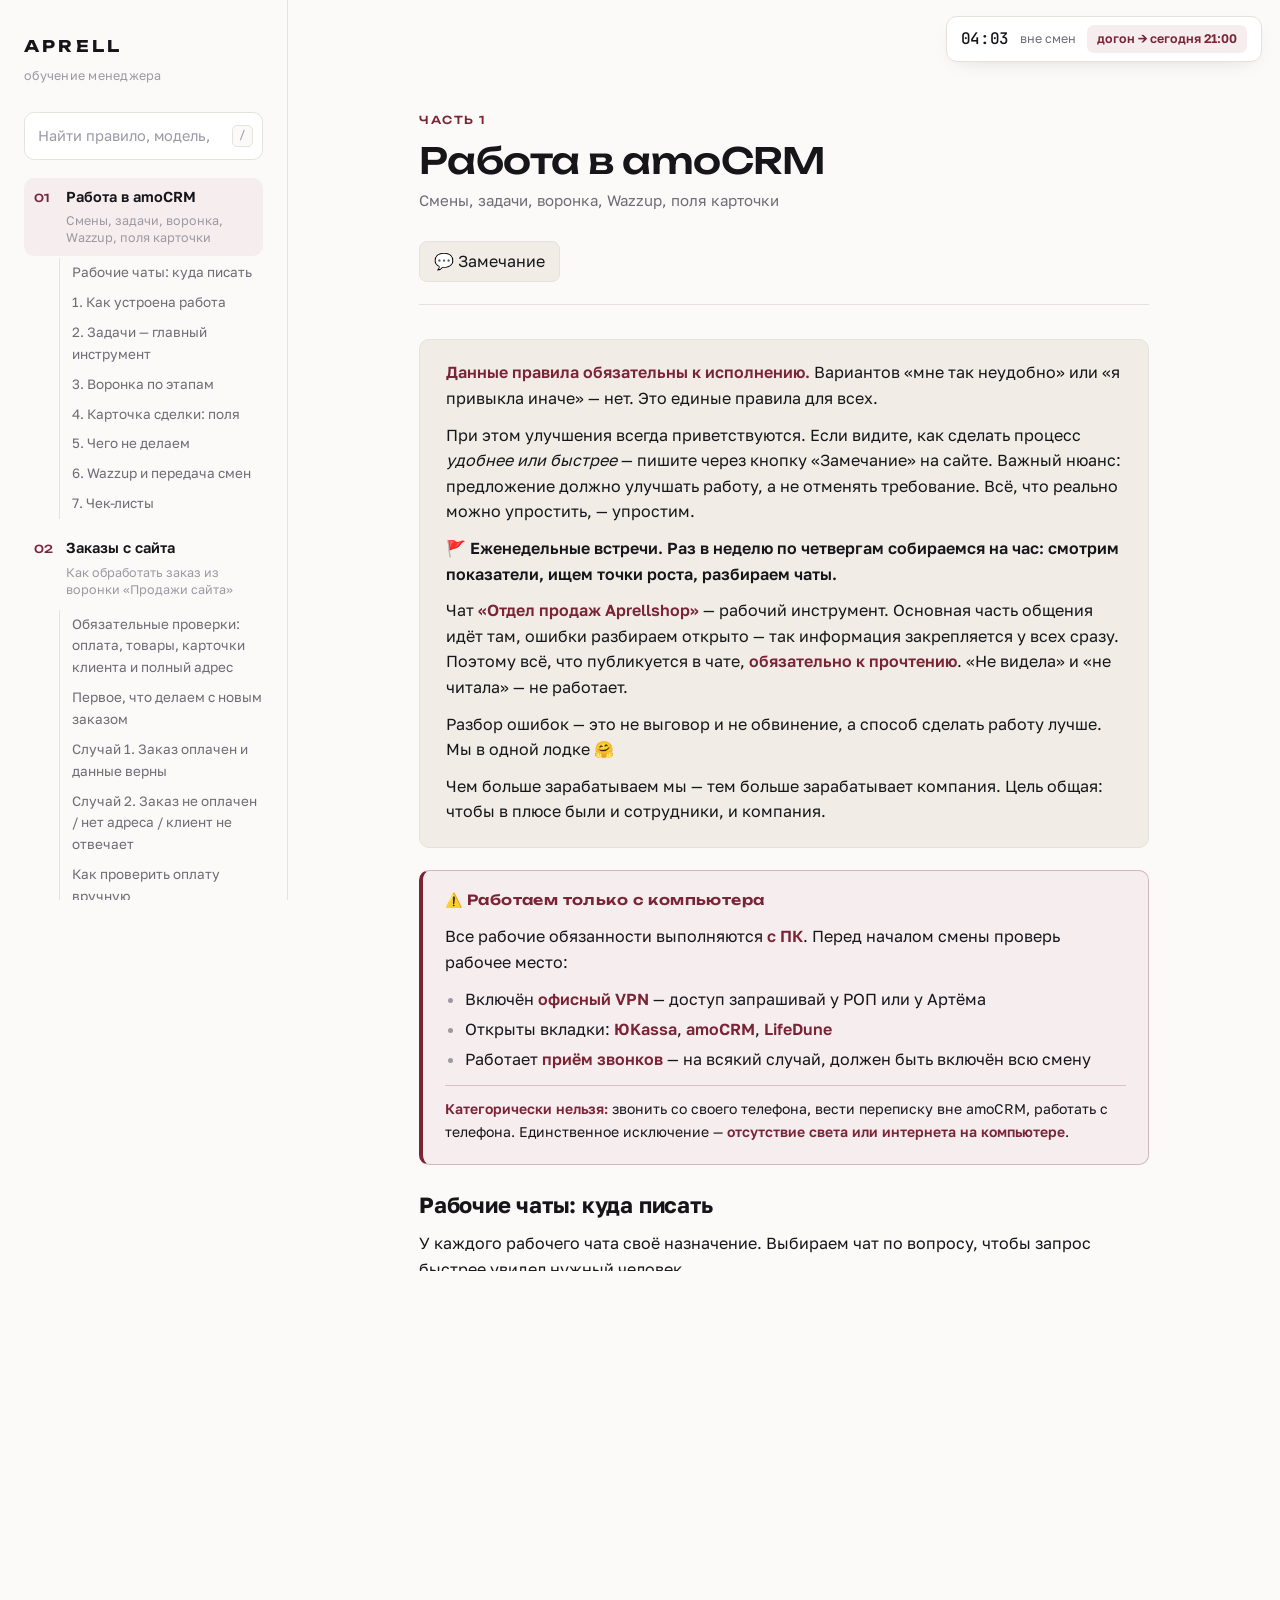
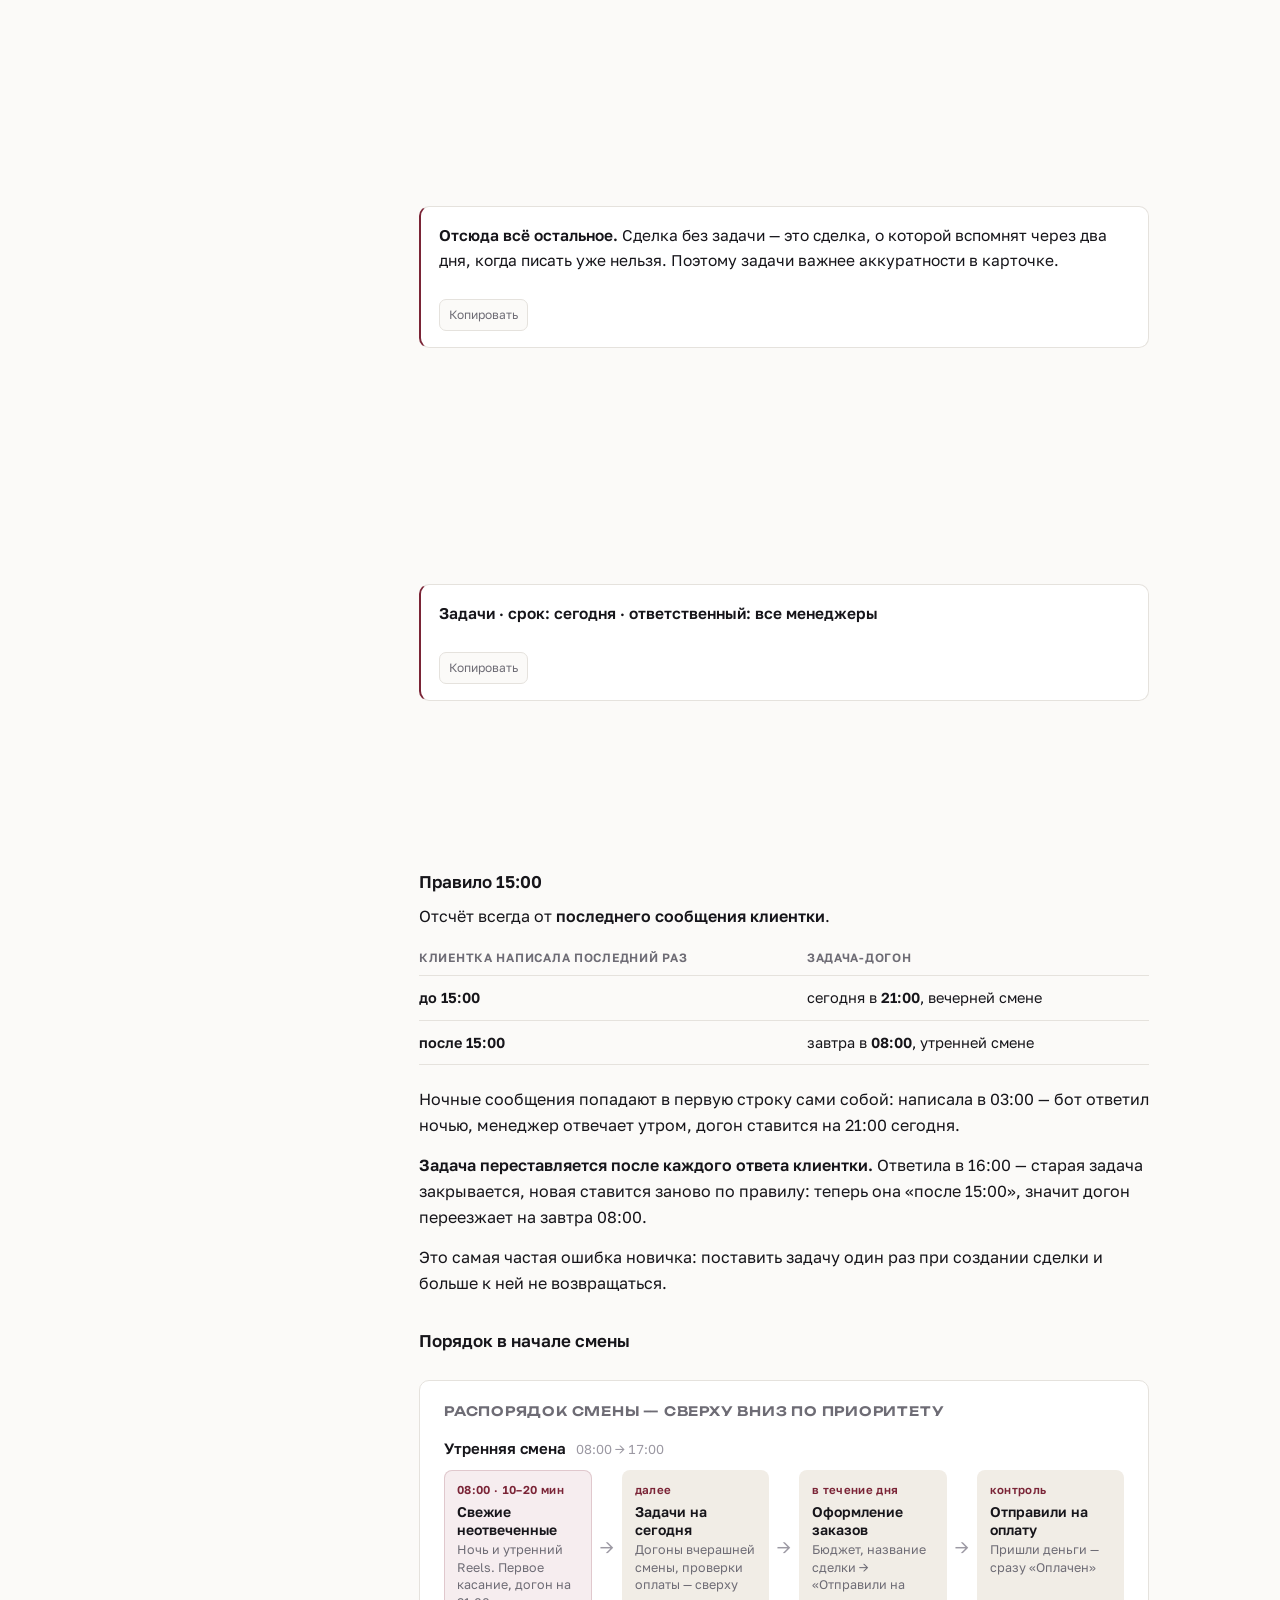
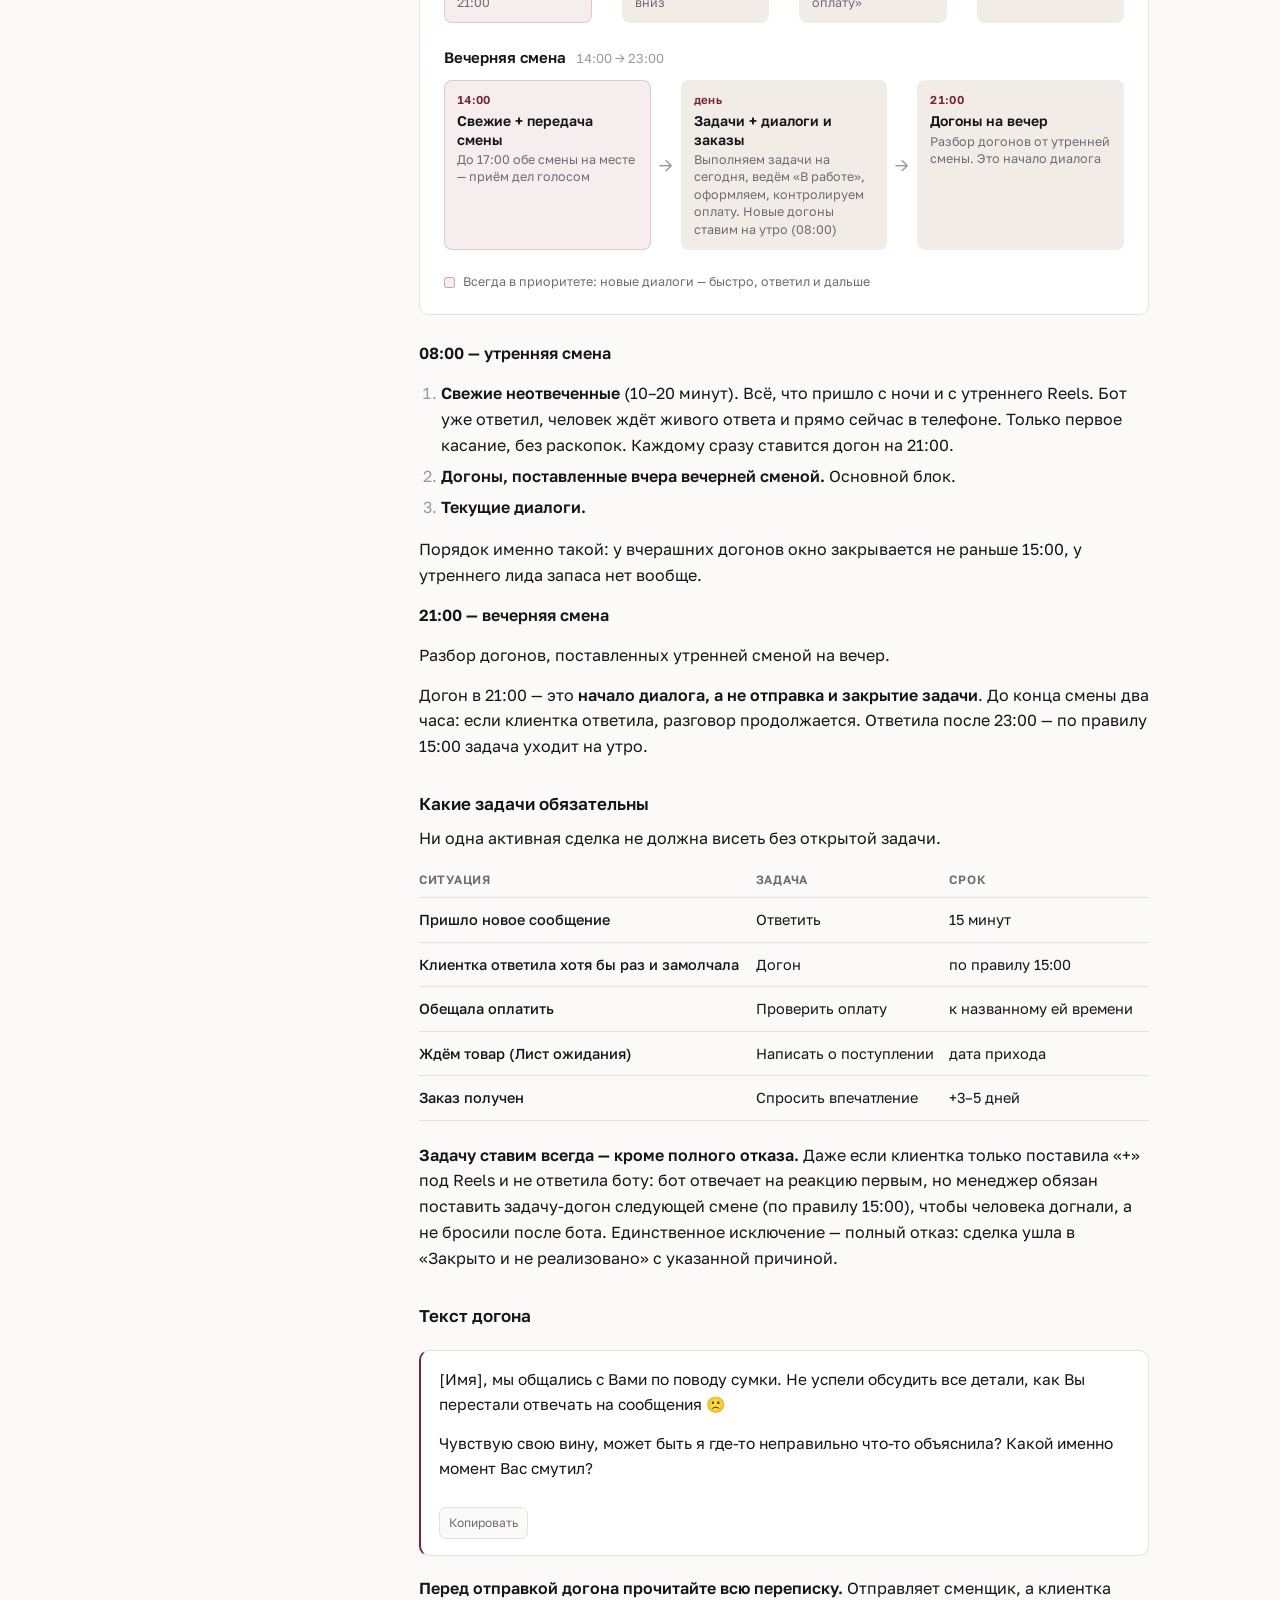
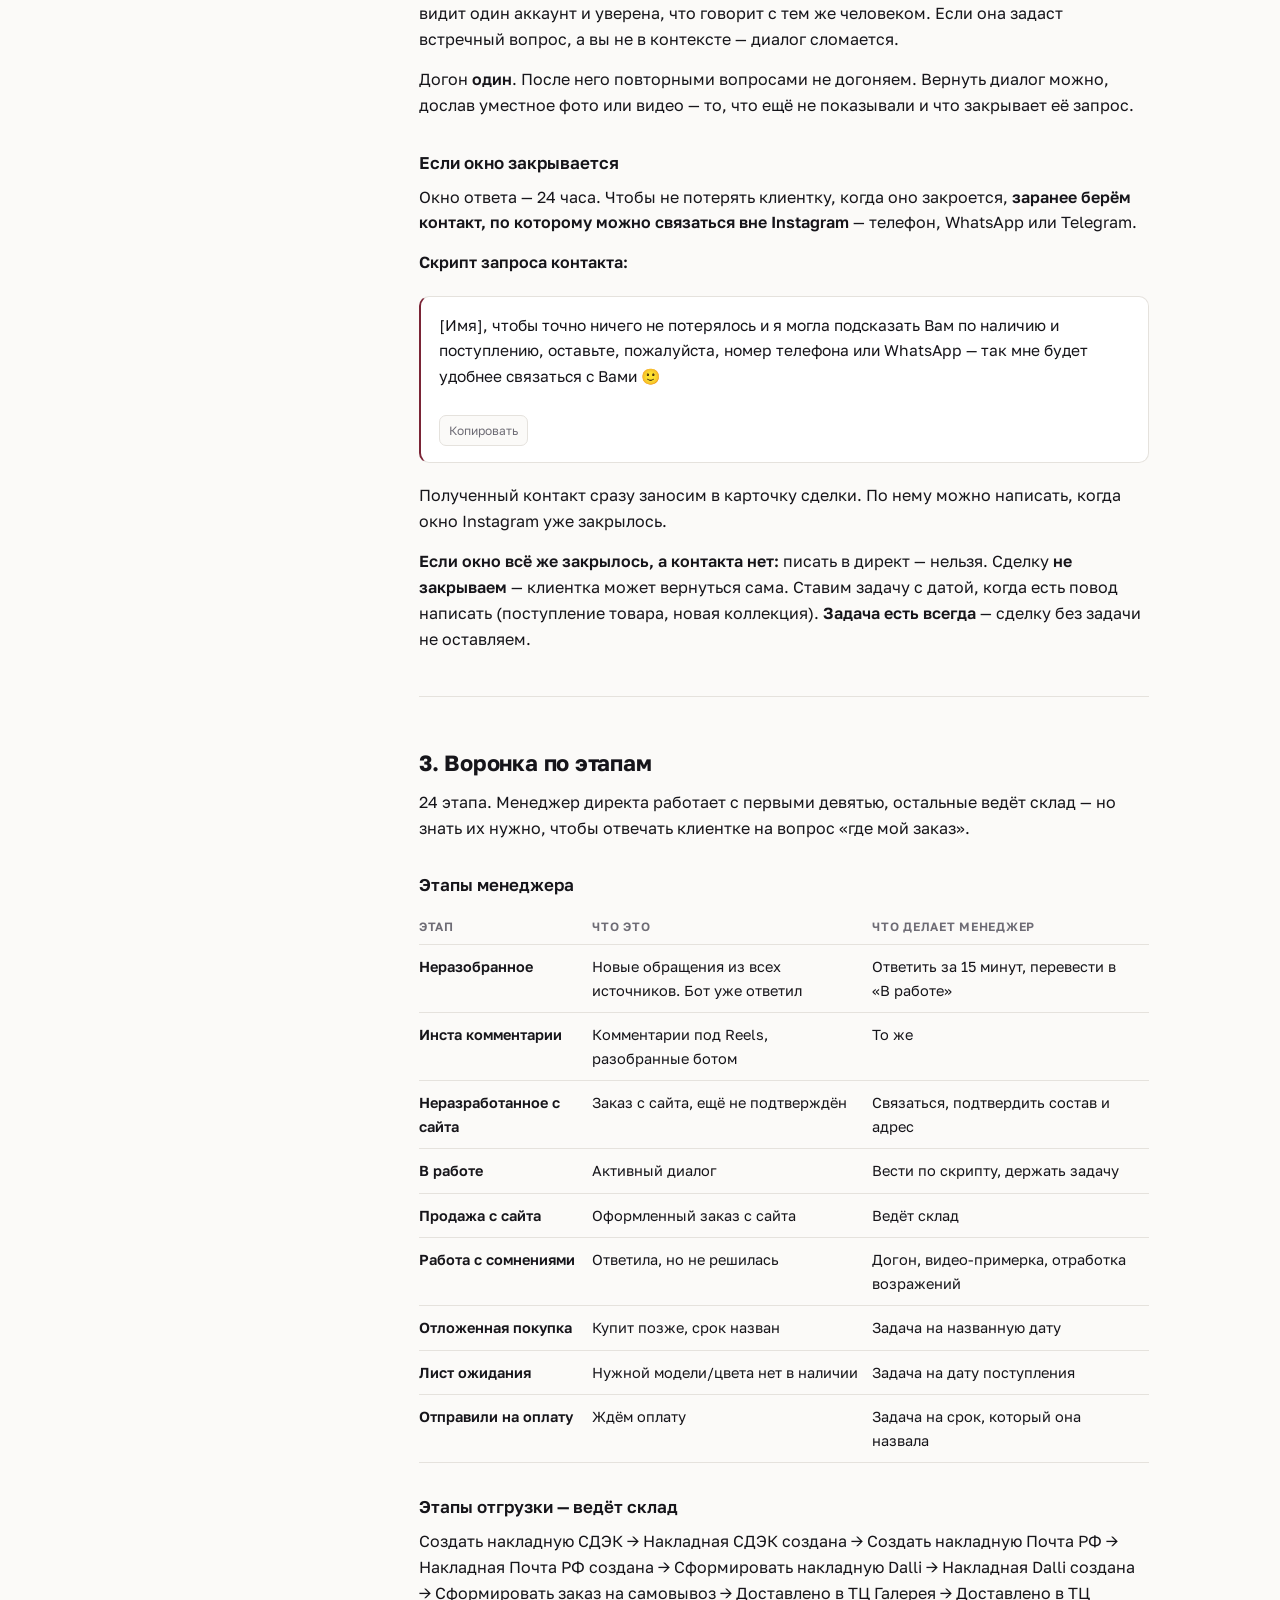
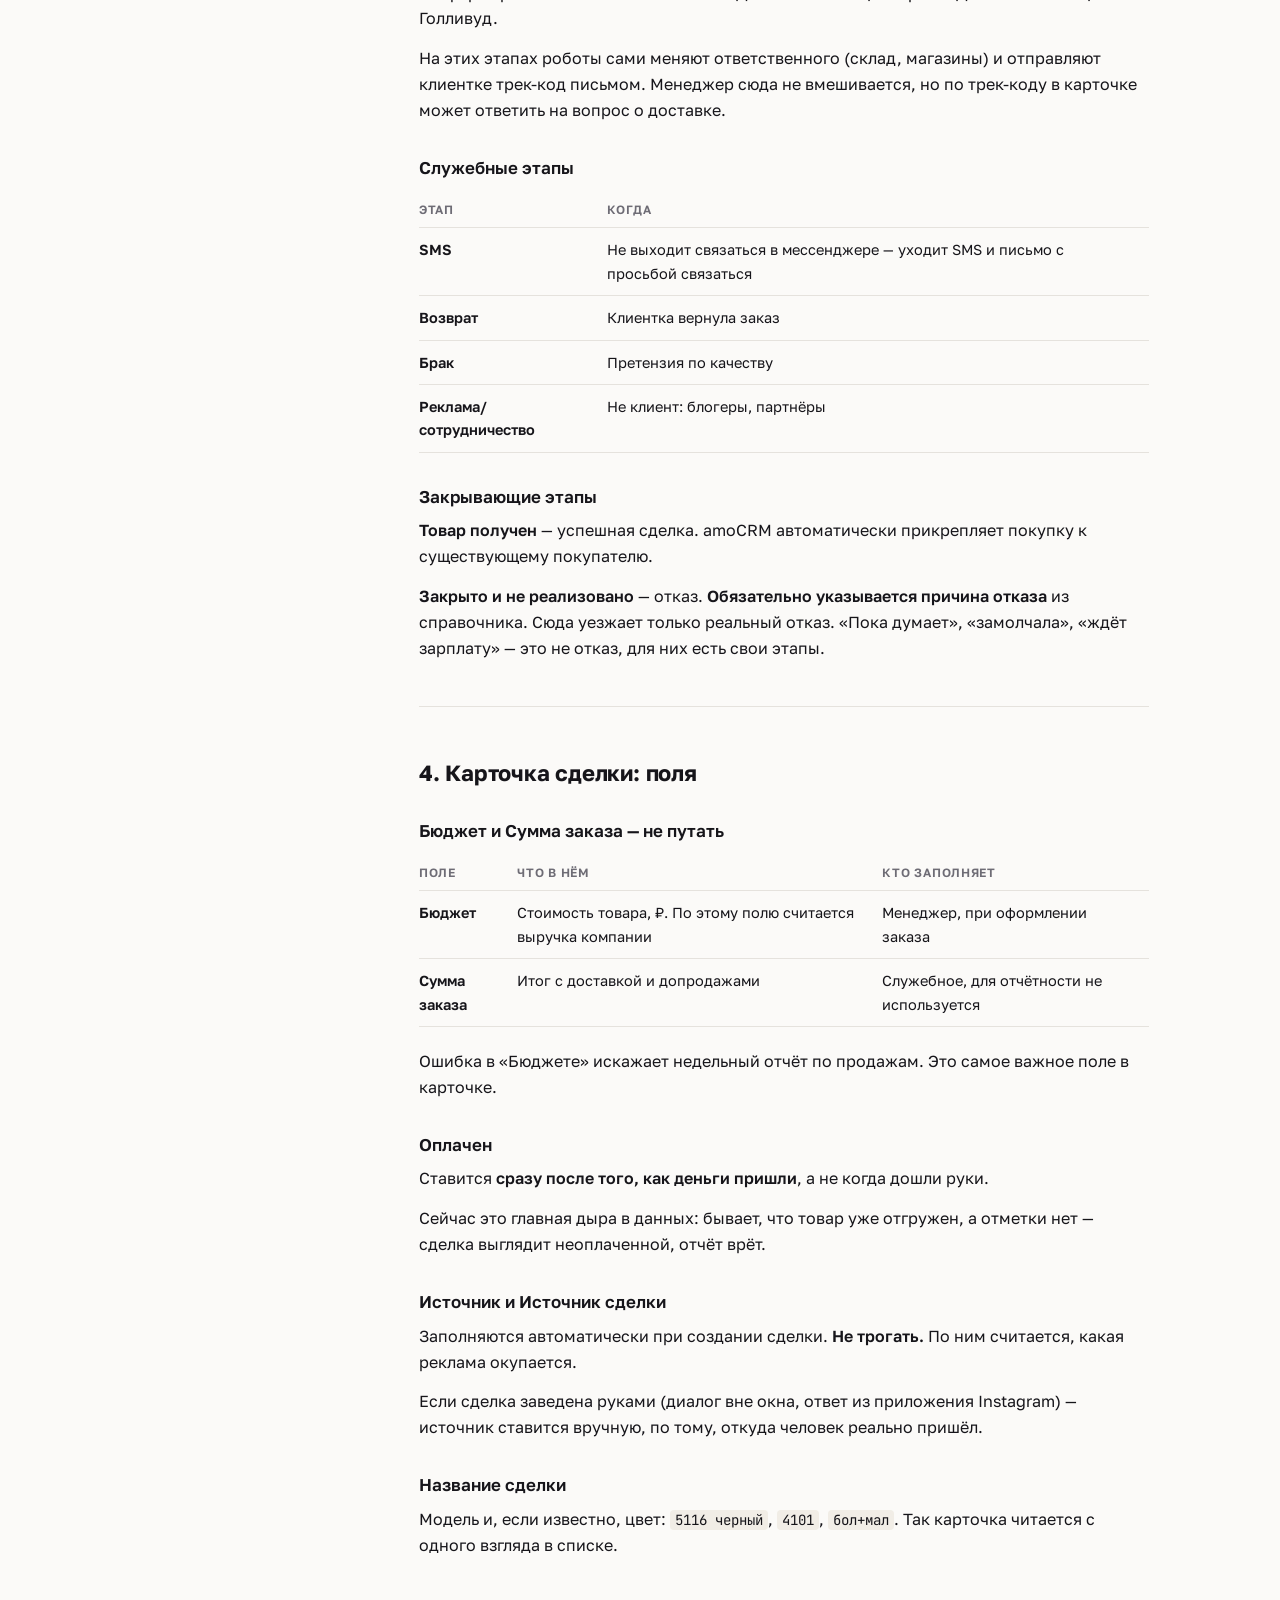
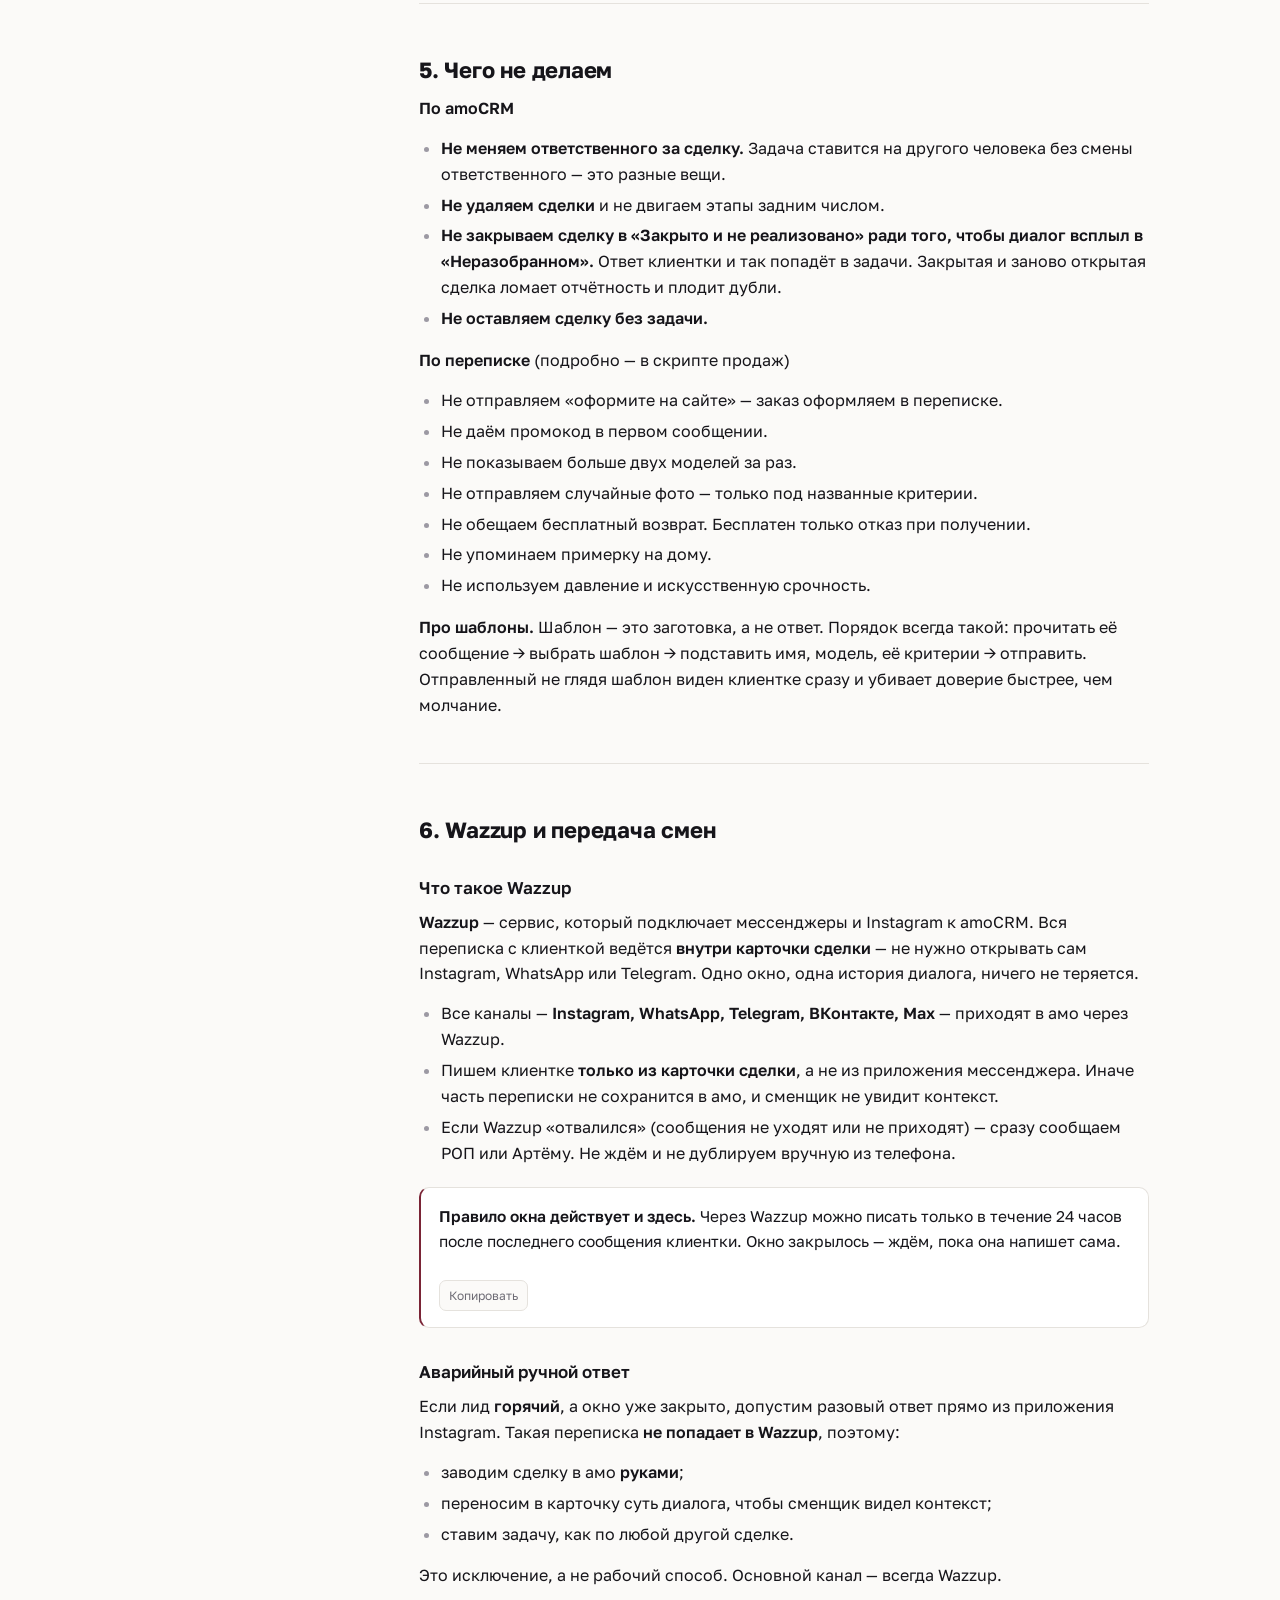
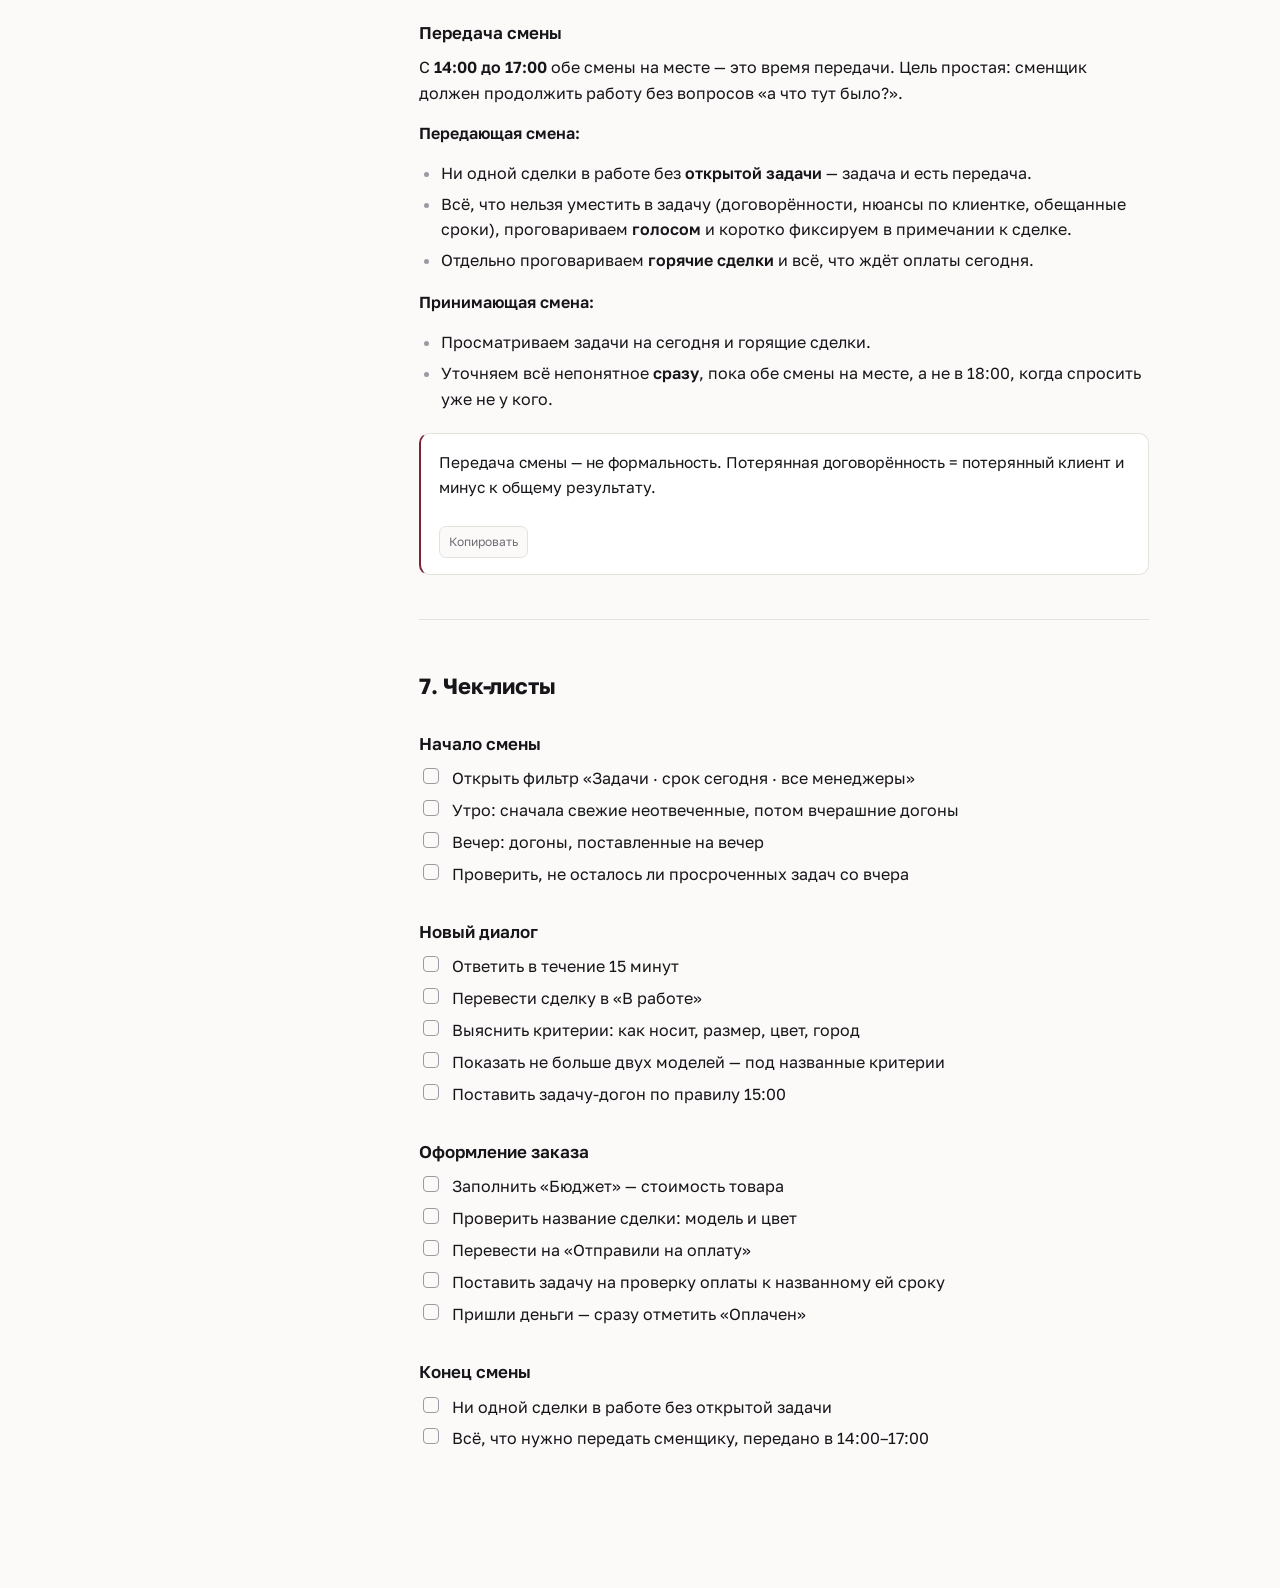
==== index.html @ 9163798c "Include promo codes and other table rows in site search" ====
<!DOCTYPE html>
<html lang="ru">
<head>
<meta charset="utf-8">
<meta name="viewport" content="width=device-width, initial-scale=1, viewport-fit=cover">
<meta name="robots" content="noindex, nofollow">
<title>APRELL — обучение менеджера</title>
<meta name="theme-color" content="#FBFAF8">
<link rel="preconnect" href="https://fonts.googleapis.com">
<link rel="preconnect" href="https://fonts.gstatic.com" crossorigin>
<link href="https://fonts.googleapis.com/css2?family=Golos+Text:wght@400;500;600;700&family=Unbounded:wght@500;700&family=JetBrains+Mono:wght@400;500&display=swap&subset=cyrillic,latin" rel="stylesheet">
<link rel="icon" href="assets/favicon.svg" type="image/svg+xml">
<link rel="stylesheet" href="assets/style.css?v=20260928-mobile-2">
<link rel="stylesheet" href="assets/returns.css?v=20260922-1">
<script src="/assets/links-new-tab.js?v=20261003-1" defer></script>
</head>
<body>

<a class="skip" href="#doc">К содержанию</a>

<div class="mobile-chrome" id="mobileChrome">
<header class="topbar">
  <button class="burger" id="burger" aria-label="Разделы" aria-expanded="false">
    <span></span><span></span><span></span>
  </button>
  <a class="wordmark" href="#/">APRELL</a>
  <input class="mobile-search" type="search" id="qMobile" placeholder="Найти правило, модель, город…"
         autocomplete="off" spellcheck="false" aria-label="Поиск по всему сайту">
</header>
<aside class="now" id="now" aria-live="polite">
  <h2 class="now-cap">Сейчас</h2>
  <p class="now-time" id="nowTime">—</p>
  <p class="now-shift" id="nowShift">—</p>
  <p class="now-shift-s" id="nowShiftShort">—</p>
  <div class="now-rule">
    <span class="now-label">Если клиент не ответил — напоминание (догон) отправляем:</span>
    <strong id="nowSlot">—</strong>
    <em id="nowSlotShort">—</em>
  </div>
  <div class="now-pc">
    <p class="now-pc-title">Только с ПК</p>
    <p class="now-pc-text"><b>VPN</b> включён · вкладки <b>ЮKassa, amoCRM, LifeDune</b> · приём звонков.</p>
  </div>
  <div class="now-search">
    <input type="search" id="q2" placeholder="Поиск по всему сайту…" autocomplete="off" spellcheck="false" aria-label="Поиск по всему сайту">
  </div>
</aside>
</div>

<div class="shell">

  <nav class="side" id="side" aria-label="Разделы">
    <a class="wordmark deskonly" href="#/">APRELL</a>
    <p class="wordmark-sub deskonly">обучение менеджера</p>

    <div class="search">
      <input type="search" id="q" placeholder="Найти правило, модель, город…"
             autocomplete="off" spellcheck="false" aria-label="Поиск по всему сайту">
      <kbd class="hint">/</kbd>
    </div>

    <div class="mobile-results" id="mobileResults" aria-live="polite" hidden></div>
    <ul class="nav" id="nav"></ul>

  </nav>

  <main class="main">
    <div class="results" id="results" hidden></div>

    <article class="doc" id="doc">
      <div class="loading" id="loading">Загружаю…</div>
    </article>
  </main>

</div>



<div class="scrim" id="scrim" hidden></div>

<script src="assets/marked.min.js"></script>
<script src="assets/jszip.min.js"></script>
<script src="assets/data-views.js?v=20260928-glove-scripts"></script>
<script src="assets/returns-core.js?v=20260922-5"></script>
<script src="assets/returns.js?v=20260922-4"></script>
<script src="assets/app.js?v=20261003-search-tables"></script>
</body>
</html>
---- assets/style.css ----
:root{
  --paper:#FBFAF8;
  --card:#FFFFFF;
  --ink:#16151A;
  --muted:#6E6C75;
  --faint:#9C99A3;
  --rule:#E5E2DD;
  --wine:#7A2436;
  --wine-soft:#F6EDEF;
  --sand:#F1EDE6;
  --side:288px;
  --gap:clamp(20px,4vw,56px);
  --r:10px;
}

*{box-sizing:border-box}
html{-webkit-text-size-adjust:100%;overflow-x:clip}
body{
  margin:0;
  background:var(--paper);
  color:var(--ink);
  font-family:"Golos Text",system-ui,-apple-system,Segoe UI,Roboto,sans-serif;
  font-size:16px;
  line-height:1.62;
  -webkit-font-smoothing:antialiased;
  overflow-x:clip;
}
a{color:inherit}

.skip{position:absolute;left:-9999px}
.skip:focus{left:12px;top:12px;background:var(--ink);color:#fff;padding:8px 14px;border-radius:6px;z-index:60}

/* ---------- шапка (только мобильная) ---------- */
.topbar{
  display:none;
  position:sticky;top:0;z-index:40;
  align-items:center;gap:12px;
  padding:10px 14px;
  background:rgba(251,250,248,.92);
  backdrop-filter:saturate(140%) blur(10px);
  border-bottom:1px solid var(--rule);
}
.burger{
  width:38px;height:34px;border:1px solid var(--rule);border-radius:8px;
  background:var(--card);display:grid;align-content:center;gap:4px;padding:0 9px;cursor:pointer;
}
.burger span{display:block;height:1.5px;background:var(--ink);border-radius:2px}
.find{
  margin-left:auto;border:1px solid var(--rule);background:var(--card);
  border-radius:8px;padding:7px 13px;font:inherit;font-size:14px;cursor:pointer;color:var(--muted);
}

.wordmark{
  font-family:"Unbounded",sans-serif;font-weight:700;
  letter-spacing:.20em;font-size:16px;text-decoration:none;
}
.wordmark-sub{
  margin:6px 0 0;font-size:12.5px;color:var(--faint);letter-spacing:.02em;
}

/* ---------- каркас ---------- */
.shell{display:flex;align-items:flex-start}

.side{
  position:sticky;top:0;flex:0 0 var(--side);width:var(--side);
  height:100vh;overflow-y:auto;overscroll-behavior:contain;
  padding:34px 24px 24px;
  border-right:1px solid var(--rule);
  display:flex;flex-direction:column;
}

.search{position:relative;margin:26px 0 18px}
.search input{
  width:100%;padding:11px 34px 11px 13px;
  border:1px solid var(--rule);border-radius:var(--r);
  background:var(--card);font:inherit;font-size:14.5px;color:var(--ink);
}
.search input::placeholder{color:var(--faint)}
.search input:focus{outline:2px solid var(--wine);outline-offset:1px;border-color:transparent}
.hint{
  position:absolute;right:10px;top:50%;transform:translateY(-50%);
  font-family:"JetBrains Mono",monospace;font-size:11px;color:var(--faint);
  border:1px solid var(--rule);border-radius:5px;padding:1px 6px;background:var(--paper);
}
.search input:focus + .hint{display:none}

.nav{list-style:none;margin:0;padding:0}
.nav > li{margin-bottom:3px}
.nav a.part{
  display:grid;grid-template-columns:26px 1fr;align-items:baseline;gap:6px;
  padding:9px 10px;border-radius:var(--r);text-decoration:none;
}
.nav a.part:hover{background:var(--sand)}
.nav a.part[aria-current="true"]{background:var(--wine-soft)}
.nav .num{
  font-family:"Unbounded",sans-serif;font-size:11px;font-weight:500;color:var(--wine);
}
.nav .ttl{font-weight:600;font-size:14.5px;line-height:1.35}
.nav .sub{grid-column:2;font-size:12.5px;color:var(--faint);line-height:1.35}
.nav a.link-out{border:1px dashed var(--rule)}
.nav li:has(a.link-out){margin-bottom:14px}
.nav a.link-out:hover{border-color:var(--wine);background:var(--wine-soft)}
.nav a.link-out .num{font-family:inherit;font-size:14px;font-weight:400}

.nav ol{list-style:none;margin:2px 0 10px;padding:0 0 0 36px}
.nav ol a{
  display:block;padding:4px 0;font-size:13.5px;color:var(--muted);text-decoration:none;
  border-left:1px solid var(--rule);padding-left:12px;margin-left:-1px;
}
.nav ol a:hover{color:var(--ink);border-left-color:var(--wine)}
.nav ol a[aria-current="true"]{color:var(--wine);border-left-color:var(--wine);font-weight:600}

/* ---------- «Сейчас» — закреплено в правом верхнем углу ---------- */
.now{
  position:fixed;top:16px;right:18px;z-index:30;width:236px;
  max-height:calc(100vh - 32px);overflow:auto;
  padding:13px 15px 14px;
  background:var(--card);border:1px solid var(--rule);border-radius:14px;
  box-shadow:0 6px 22px -12px rgba(22,21,26,.22);
}
.now-cap{
  margin:0;font-size:10.5px;font-weight:600;letter-spacing:.15em;
  text-transform:uppercase;color:var(--faint);
}
.now-time{
  margin:5px 0 0;font-family:"JetBrains Mono",monospace;font-size:25px;line-height:1;
  font-weight:500;letter-spacing:-.02em;font-variant-numeric:tabular-nums;
}
.now-shift{margin:5px 0 0;font-size:12.5px;color:var(--muted)}
.now-shift-s{display:none}
.now-rule{margin-top:11px;padding:9px 11px;background:var(--wine-soft);border-radius:9px}
.now-label{display:block;font-size:11px;color:var(--muted)}
.now-rule strong{display:block;margin-top:2px;font-size:13.5px;color:var(--wine);line-height:1.3}
.now-rule em{display:none}
.now-search{margin-top:11px}
.now-search input{width:100%;padding:9px 12px;border:1px solid var(--rule);border-radius:var(--r);background:var(--paper);font:inherit;font-size:13.5px;color:var(--ink)}
.now-search input::placeholder{color:var(--faint)}
.now-search input:focus{outline:2px solid var(--wine);outline-offset:1px;border-color:transparent}

/* узкое окно — сворачиваем в одну строку */
@media (max-width:1330px) and (min-width:901px){
  .now{
    width:auto;display:flex;align-items:center;gap:11px;
    padding:8px 14px;border-radius:11px;
  }
  .now-cap,.now-shift,.now-label,.now-rule strong{display:none}
  .now-time{font-size:16px;margin:0}
  .now-shift-s{display:block;margin:0;font-size:12.5px;color:var(--muted)}
  .now-rule{margin:0;padding:4px 10px;border-radius:7px}
  .now-search{display:none}
  .now-pc{display:none}
  .now-rule em{
    display:block;font-style:normal;font-size:12.5px;font-weight:600;color:var(--wine);
    white-space:nowrap;
  }
}

/* ---------- контент ---------- */
.main{flex:1 1 auto;min-width:0;padding:0 var(--gap) 120px}
.doc{max-width:73ch;margin:0 auto;padding-top:52px}
.loading{color:var(--faint);padding:40px 0}

.doc-head{margin-bottom:34px;padding-bottom:22px;border-bottom:1px solid var(--rule)}
.doc-eyebrow{
  font-family:"Unbounded",sans-serif;font-size:11px;font-weight:500;
  letter-spacing:.14em;text-transform:uppercase;color:var(--wine);
}
.doc-head h1{
  font-family:"Unbounded",sans-serif;font-weight:500;
  font-size:clamp(25px,3.4vw,36px);line-height:1.18;letter-spacing:-.015em;
  margin:10px 0 6px;
}
.doc-head p{margin:0;color:var(--muted);font-size:15px}

.doc h2{
  font-size:22px;font-weight:700;line-height:1.28;letter-spacing:-.01em;
  margin:52px 0 12px;scroll-margin-top:24px;
}
.doc h2:first-of-type{margin-top:8px}
.doc h3{font-size:17px;font-weight:600;margin:30px 0 8px;scroll-margin-top:24px}
.doc [data-search-anchor]{scroll-margin-top:24px}
.doc p{margin:0 0 14px}
.doc ul,.doc ol{margin:0 0 16px;padding-left:22px}
.doc li{margin-bottom:5px}
.doc li::marker{color:var(--faint)}
.doc strong{font-weight:600}
.doc hr{border:0;border-top:1px solid var(--rule);margin:44px 0}
.doc a{color:var(--wine)}

.doc code{
  font-family:"JetBrains Mono",monospace;font-size:.88em;
  background:var(--sand);padding:1px 5px;border-radius:4px;
}

/* цитата = готовая формулировка, её копируют */
.doc blockquote{
  position:relative;margin:20px 0;padding:16px 18px 16px 18px;
  background:var(--card);border:1px solid var(--rule);
  border-left:2.5px solid var(--wine);border-radius:var(--r);
  font-size:15.5px;
}
.doc blockquote p:last-child{margin-bottom:0}
.copy{
  display:inline-block;margin:12px 0 0;
  border:1px solid var(--rule);background:var(--paper);border-radius:7px;
  font:inherit;font-size:12px;color:var(--muted);padding:5px 9px;cursor:pointer;
}
.copy:hover{color:var(--wine);border-color:var(--wine)}
.copy.done{color:#fff;background:var(--wine);border-color:var(--wine)}

/* таблицы */
.tw{overflow-x:auto;margin:18px 0 22px;-webkit-overflow-scrolling:touch}
.doc table{border-collapse:collapse;width:100%;font-size:14.5px}
.doc th{
  text-align:left;font-weight:600;font-size:12px;letter-spacing:.06em;text-transform:uppercase;
  color:var(--muted);padding:0 14px 8px 0;border-bottom:1px solid var(--rule);white-space:nowrap;
}
.doc td{padding:10px 14px 10px 0;border-bottom:1px solid var(--rule);vertical-align:top}
.doc tbody tr:hover{background:var(--sand)}
.doc td:first-child{font-weight:500}

/* города внутри региона в таблице СДЭК */
.delivery-region-toggle{
  display:flex;align-items:center;gap:9px;width:100%;padding:0;border:0;background:none;
  color:inherit;font:inherit;font-weight:500;text-align:left;cursor:pointer;
}
.delivery-region-toggle small{margin-left:auto;color:var(--faint);font-size:11px;font-weight:400;white-space:nowrap}
.delivery-region-plus{
  display:grid;place-items:center;flex:0 0 22px;height:22px;border:1px solid var(--wine);
  border-radius:50%;color:var(--wine);font-size:16px;font-weight:400;line-height:1;
}
.delivery-region-toggle:hover{color:var(--wine)}
.delivery-region-toggle:focus-visible{outline:2px solid var(--wine);outline-offset:3px;border-radius:3px}
.delivery-cities-row[hidden]{display:none}
.doc .delivery-cities-row:hover{background:transparent}
.doc .delivery-cities-row td{padding:0 14px 12px 31px;background:var(--card)}
.delivery-city-list{display:flex;flex-wrap:wrap;gap:6px 8px;padding:10px 12px;border-radius:8px;background:var(--card)}
.delivery-city{padding:3px 7px;border:1px solid var(--rule);border-radius:5px;background:var(--card);font-size:12px;color:var(--muted);scroll-margin-top:28px}
.delivery-region-row:target{background:#f7e9ec}
.delivery-city:target{color:var(--wine);border-color:var(--wine);background:#fff}

@media(max-width:560px){
  .delivery-region-toggle small{display:none}
  .doc .delivery-cities-row td{padding-left:20px}
}

/* ---------- каталог внутри разделов ---------- */
.doc .lead{color:var(--muted);font-size:14.5px;margin-bottom:18px}

.doc.catalog-doc{max-width:1120px}

.model-finder{
  display:grid;grid-template-columns:minmax(220px,1fr) auto;align-items:end;gap:6px 16px;
  margin:0 0 24px;padding:16px 18px;background:var(--card);
  border:1px solid var(--rule);border-radius:12px;
}
.model-finder label{grid-column:1/-1;font-size:13px;font-weight:600;color:var(--muted)}
.model-finder input{
  width:100%;min-width:0;padding:11px 13px;border:1px solid var(--rule);
  border-radius:9px;background:#fff;color:var(--ink);font:inherit;font-size:15px;
}
.model-finder input:focus{outline:2px solid var(--wine);outline-offset:1px;border-color:transparent}
.model-count{margin:0!important;min-width:105px;font-size:13px;color:var(--faint);text-align:right}

.model-grid{
  display:grid;grid-template-columns:repeat(auto-fit,minmax(min(100%,240px),1fr));
  align-items:start;gap:18px;
}
.model-card{
  min-width:0;background:#fff;border:1px solid var(--rule);border-radius:12px;
  overflow:hidden;scroll-margin-top:24px;box-shadow:0 8px 26px -24px rgba(22,21,26,.45);
}
.model-card[hidden]{display:none!important}
.model-card[open]{grid-column:1/-1}
.model-summary{display:block;cursor:pointer;list-style:none;background:#fff}
.model-summary::-webkit-details-marker{display:none}
.model-summary::marker{display:none;content:""}
.model-summary:focus-visible{outline:2px solid var(--wine);outline-offset:-2px}
.model-preview{
  display:flex;width:100%;aspect-ratio:4/3;align-items:center;justify-content:center;
  overflow:hidden;background:#eeeade;border-bottom:1px solid var(--rule);
}
.model-preview img{display:block;width:100%;height:100%;object-fit:cover;background:#eeeade}
.model-card:not([open]) .model-preview{aspect-ratio:1/1}
.model-card:not([open]) .model-preview img{object-position:center 75%}
.model-card:not([open]) .model-preview-full img{object-fit:contain;object-position:center}
.model-no-photo{font-size:13px;color:var(--faint)}
.model-summary-text{display:grid;grid-template-columns:1fr auto;gap:3px 10px;padding:13px 15px 15px}
.model-art{font-family:"Unbounded",sans-serif;font-size:17px;line-height:1.25}
.model-full{font-family:"JetBrains Mono",monospace;font-size:11px;color:var(--faint);text-align:right}
.model-material{grid-column:1/-1;font-size:12.5px;line-height:1.4;color:var(--muted)}
.model-price{font-size:14px;font-weight:600;color:var(--wine)}
.model-open-label,.model-stock{font-size:12px;color:var(--faint);text-align:right}
.model-stock{grid-column:1/-1;text-align:left;color:var(--wine)}
.model-card:not([open]) .model-summary-text{grid-template-rows:44px 35px 24px;align-items:start}
.model-card:not([open]) .model-art{grid-row:1;grid-column:1;display:-webkit-box;-webkit-box-orient:vertical;-webkit-line-clamp:2;overflow:hidden}
.model-card:not([open]) .model-full{grid-row:1;grid-column:2}
.model-card:not([open]) .model-material{grid-row:2;display:-webkit-box;-webkit-box-orient:vertical;-webkit-line-clamp:2;overflow:hidden}
.model-card:not([open]) .model-price{grid-row:3;grid-column:1;align-self:end}
.model-card:not([open]) .model-open-label{grid-row:3;grid-column:2;align-self:end}
.model-card:not([open]) .model-stock{grid-row:3;align-self:end}

.model-card[open] .model-open-label{font-size:0}
.model-card[open] .model-open-label::after{content:"Свернуть";font-size:12px}
.model-card[open] .model-summary{display:grid;grid-template-columns:180px 1fr;align-items:center}
.model-card[open] .model-preview{height:135px;aspect-ratio:auto;border:0;border-right:1px solid var(--rule)}
.model-detail{padding:22px;background:#fff;border-top:1px solid var(--rule)}
.model-detail h2{margin:0 0 10px!important;font-size:24px}
.doc .model-detail .shots{
  display:flex;gap:8px;overflow-x:auto;margin:0 0 16px;padding:0 0 8px;
  scroll-snap-type:x proximity;
}
.doc .model-detail .shot{flex:0 0 auto;scroll-snap-align:start}
.doc .model-detail .shot img{display:block;width:auto;height:240px;object-fit:contain}
.doc .model-detail .video-embed{background:#fff;max-width:300px}
.live-media{margin:22px 0 28px}
.live-media>h3{margin:0 0 12px!important}
.media-color{margin:0 0 10px;padding:0;background:var(--card);border:1px solid var(--rule);border-radius:10px;overflow:hidden}
.media-color>summary{display:flex;align-items:center;justify-content:space-between;gap:12px;padding:14px;cursor:pointer;list-style:none;color:var(--ink)}
.media-color>summary::-webkit-details-marker{display:none}
.media-color>summary::marker{display:none;content:""}
.media-color>summary:hover{background:var(--sand)}
.media-color-title{display:flex;align-items:center;gap:9px;font-size:15px;font-weight:700}
.media-color-title i{font-style:normal;color:var(--wine);font-size:20px;line-height:1}
.media-color-title i::before{content:"+"}
.media-color[open] .media-color-title i::before{content:"−"}
.media-count{font:500 11px/1.4 var(--mono);color:var(--faint);white-space:nowrap}
.media-color h4{display:flex;flex-wrap:wrap;justify-content:space-between;gap:6px;margin:0 0 10px;font-size:15px;color:var(--ink)}
.media-color h4 span{font:500 11px/1.4 var(--mono);color:var(--faint)}
.live-media-row{display:flex;gap:8px;overflow-x:auto;padding:0 14px 14px;scroll-snap-type:x proximity}
.live-video{flex:0 0 auto;width:min(230px,75vw);scroll-snap-align:start}
.live-video video{display:block;width:100%;height:240px;object-fit:contain;background:#111;border-radius:8px}
.live-video-play{position:relative;display:block;width:100%;height:240px;padding:0;border:0;border-radius:8px;overflow:hidden;background:#111;cursor:pointer}
.live-video-play img{display:block;width:100%;height:100%;object-fit:contain}
.live-video-play span{position:absolute;left:50%;top:50%;display:grid;place-items:center;width:48px;height:48px;transform:translate(-50%,-50%);border-radius:50%;color:#fff;background:rgba(0,0,0,.68);font-size:20px;padding-left:3px}
.live-video-play:hover span{background:var(--wine)}
.live-video .dl-vid{margin-top:6px}
.live-media-more{flex:0 0 160px;align-self:stretch;min-height:240px;border:1px dashed var(--rule);border-radius:8px;color:var(--wine);background:var(--sand);font:600 13px/1.5 var(--mono);cursor:pointer}
.live-media-more:hover{border-color:var(--wine)}

.doc .chips{
  display:flex;flex-wrap:wrap;gap:6px;margin:0 0 30px;
  padding-bottom:18px;border-bottom:1px solid var(--rule);
}
.doc .chip{
  font-family:"JetBrains Mono",monospace;font-size:12px;text-decoration:none;
  color:var(--muted);border:1px solid var(--rule);border-radius:6px;padding:4px 8px;
  background:var(--card);
}
.doc .chip:hover{color:var(--wine);border-color:var(--wine)}
.doc .chip[hidden]{display:none}
.doc .model-chips{margin-top:-8px}

.doc .meta{
  margin:-6px 0 12px;font-size:13.5px;color:var(--muted);
}
.doc .flag{
  margin:0 0 14px;padding:8px 12px;font-size:14px;
  background:var(--wine-soft);color:var(--wine);border-radius:8px;
}

/* пошаговые скриншоты из рабочих инструкций */
.doc .guide-shot{
  margin:22px 0 28px;padding:10px;background:var(--card);
  border:1px solid var(--rule);border-radius:12px;
}
.doc .guide-shot a{display:block;line-height:0}
.doc .guide-shot img{
  display:block;width:100%;height:auto;border-radius:7px;background:var(--sand);
}
.doc .guide-shot figcaption{
  padding:10px 4px 2px;color:var(--muted);font-size:14px;line-height:1.5;
}

.doc .shots{
  display:flex;gap:8px;overflow-x:auto;padding-bottom:6px;margin:0 0 16px;
  -webkit-overflow-scrolling:touch;scrollbar-width:thin;
}
.doc .shot{flex:0 0 auto;line-height:0;position:relative}
.doc .shot img{
  height:186px;width:auto;border-radius:8px;background:var(--sand);
  border:1px solid var(--rule);
}
.doc .shot .dl{
  position:absolute;top:8px;right:8px;
  width:30px;height:30px;border-radius:8px;
  display:flex;align-items:center;justify-content:center;
  background:rgba(0,0,0,.55);color:#fff;
  font-size:16px;line-height:1;text-decoration:none;
  opacity:0;transition:opacity .15s;backdrop-filter:blur(2px);
}
.doc .shot:hover .dl,.doc .shot:focus-within .dl{opacity:1}
@media (hover:none){.doc .shot .dl{opacity:1}}
.doc .dl-vid{
  display:inline-block;margin-top:8px;line-height:1.4;
  font-size:.92rem;color:var(--ink);text-decoration:none;
  border-bottom:1px solid var(--rule);
}
.doc .dl-vid:hover{border-color:var(--ink)}
.doc .vid{width:100%;max-width:420px;border-radius:10px;background:var(--sand)}
.doc .was{color:var(--faint);text-decoration:line-through;font-size:.9em}
.doc .stock-out{color:var(--faint);font-size:.92em}

/* чек-листы */
.doc input[type=checkbox]{
  appearance:none;width:16px;height:16px;border:1.5px solid var(--faint);border-radius:4px;
  margin-right:9px;vertical-align:-3px;cursor:pointer;
}
.doc input[type=checkbox]:checked{background:var(--wine);border-color:var(--wine)}
.doc li:has(input[type=checkbox]){list-style:none;margin-left:-22px}

/* ---------- поиск ---------- */
.results{max-width:73ch;margin:0 auto;padding-top:52px}
.results-meta{font-size:13px;color:var(--faint);margin:0 0 18px}
.hit{
  display:block;padding:14px 16px;margin-bottom:8px;text-decoration:none;
  background:var(--card);border:1px solid var(--rule);border-radius:var(--r);
}
.hit:hover{border-color:var(--wine)}
.hit-where{font-size:11.5px;color:var(--wine);letter-spacing:.04em;text-transform:uppercase}
.hit-text{margin:5px 0 0;font-size:14.5px;line-height:1.5}
.hit mark{background:#F7E9A8;color:inherit;border-radius:3px;padding:0 2px}
.empty{color:var(--muted);font-size:15px}
.mobile-results{display:none}

/* ---------- мобильные ---------- */
.scrim{position:fixed;inset:0;background:rgba(22,21,26,.4);z-index:44}

@media (max-width:900px){
  .topbar{
    display:flex;min-height:calc(56px + env(safe-area-inset-top));
    padding-left:max(14px,env(safe-area-inset-left));
    padding-right:max(14px,env(safe-area-inset-right));
    padding-top:calc(10px + env(safe-area-inset-top));
  }
  .burger{width:42px;height:40px}
  .find{min-height:40px}
  .deskonly{display:none}
  .shell{display:block}
  .side{
    position:fixed;z-index:45;top:0;left:0;width:min(86vw,320px);height:100dvh;
    transform:translateX(-102%);transition:transform .22s ease;
    background:var(--paper);
    padding-top:calc(22px + env(safe-area-inset-top));
    padding-left:max(24px,env(safe-area-inset-left));
  }
  .side.open{transform:none;box-shadow:0 0 60px rgba(0,0,0,.16)}
  .side.searching .nav{display:none}
  .side.searching .search{margin-bottom:12px}
  .mobile-results:not([hidden]){display:block;padding-bottom:20px}
  .mobile-results .results-meta{margin:0 0 10px}
  .mobile-results .hit{padding:12px 13px;margin-bottom:8px}
  .mobile-results .hit-where{font-size:10.5px;line-height:1.4}
  .mobile-results .hit-text{font-size:13.5px;line-height:1.45}
  .mobile-results .empty{font-size:14px;line-height:1.45}
  .nav a.part{min-height:44px;align-content:center}
  .nav ol a{padding-top:7px;padding-bottom:7px}
  .main{
    padding:44px max(18px,env(safe-area-inset-right))
      max(90px,env(safe-area-inset-bottom)) max(18px,env(safe-area-inset-left));
  }
  .doc,.results{padding-top:20px}

  .now{
    position:fixed;top:calc(55px + env(safe-area-inset-top));left:0;right:0;width:auto;margin:0;
    display:flex;align-items:center;gap:10px;
    padding:8px 18px;border-radius:0;border-left:0;border-right:0;border-top:0;
    box-shadow:none;background:var(--paper);
  }
  .now-cap,.now-shift,.now-label,.now-rule strong{display:none}
  .now-time{font-size:15px;margin:0}
  .now-shift-s{display:block;margin:0;font-size:12.5px;color:var(--muted)}
  .now-rule{margin-left:auto;padding:3px 9px;border-radius:6px}
  .now-search{display:none}
  .now-pc{display:none}
  .now-rule em{
    display:block;font-style:normal;font-size:12px;font-weight:600;color:var(--wine);
    white-space:nowrap;
  }
  .doc h2{margin-top:38px}
  .doc blockquote{padding:16px 18px}
  .doc a,.doc p,.doc li,.hit-text{overflow-wrap:anywhere}
  .tw{margin-left:0;margin-right:0}
  .model-grid{grid-template-columns:repeat(2,minmax(0,1fr));gap:12px}
  .fb-box{max-height:calc(100dvh - 24px);overflow-y:auto}
}

@media (max-width:560px){
  .doc-head{margin-bottom:26px;padding-bottom:18px}
  .doc-head h1{font-size:clamp(24px,8.4vw,30px);overflow-wrap:anywhere}
  .doc h2{font-size:20px}
  .doc blockquote{margin:16px 0;padding:14px}
  .copy{min-height:40px;padding:8px 12px}
  .model-finder{grid-template-columns:1fr;margin-bottom:16px;padding:14px}
  .model-finder input{min-height:46px;font-size:16px}
  .model-count{text-align:left}
  .doc .model-chips{
    flex-wrap:nowrap;overflow-x:auto;overscroll-behavior-x:contain;
    margin:0 -18px 20px;padding:0 18px 12px;
    border-bottom:1px solid var(--rule);scrollbar-width:none;
    -webkit-overflow-scrolling:touch;
  }
  .doc .model-chips::-webkit-scrollbar{display:none}
  .doc .model-chips .chip{flex:0 0 auto;min-height:36px;display:flex;align-items:center}
  .model-grid{grid-template-columns:1fr}
  .model-summary-text{grid-template-columns:minmax(0,1fr) auto;padding:12px 13px 14px}
  .model-art{font-size:15px;overflow-wrap:anywhere}
  .model-full,.model-material{overflow-wrap:anywhere}
  .model-card[open] .model-summary{grid-template-columns:88px minmax(0,1fr)}
  .model-card[open] .model-preview{height:88px}
  .model-detail{padding:16px}
  .model-detail h2{font-size:21px}
  .doc .model-detail .shots{margin-left:-16px;margin-right:-16px;padding-left:16px;padding-right:16px}
  .doc .model-detail .shot img{height:min(190px,54vw)}
  .media-color>summary{align-items:flex-start;padding:12px}
  .media-count{white-space:normal;text-align:right}
  .live-media-row{padding:0 12px 12px}
  .live-media-more{min-height:210px}
  .fb-back{align-items:flex-end;padding:12px}
  .fb-box{padding:18px;border-radius:14px 14px 8px 8px}
  .fb-row{display:grid;grid-template-columns:1fr 1fr}
  .fb-row button{min-height:44px;padding:9px 12px}
}

@media (max-width:380px){
  .topbar{gap:9px}
  .wordmark{font-size:14px;letter-spacing:.16em}
  .find{padding-left:10px;padding-right:10px}
  .now{padding-left:12px;padding-right:12px}
  .now-shift-s{display:none}
  .now-rule{margin-left:auto}
  .main{
    padding-left:max(14px,env(safe-area-inset-left));
    padding-right:max(14px,env(safe-area-inset-right));
  }
  .doc .model-chips{margin-left:-14px;margin-right:-14px;padding-left:14px;padding-right:14px}
  .model-card[open] .model-summary{grid-template-columns:76px minmax(0,1fr)}
  .model-card[open] .model-preview{height:76px}
}

@media (prefers-reduced-motion:reduce){
  *{transition:none!important;scroll-behavior:auto!important}
}

@media print{
  .side,.topbar,.copy,.results,.now{display:none}
  .main{padding:0}
  .doc{max-width:none}
}

.doc .zipall{
  display:inline-block;margin-top:4px;padding:7px 14px;
  border:1px solid var(--ink);border-radius:8px;
  font:600 13px/1 var(--mono);color:var(--paper);background:var(--ink);
  cursor:pointer;transition:opacity .15s
}
.doc .zipall:hover{opacity:.85}
.doc .zipall:disabled{opacity:.6;cursor:default}

/* Кнопка «Замечание» в шапке раздела */
.doc .doc-head .fb-open{
  margin-top:14px;padding:7px 14px;cursor:pointer;
  border:1px solid var(--rule);border-radius:8px;
  font:600 13px/1 var(--mono);color:var(--ink);background:var(--sand);
}
.doc .doc-head .fb-open:hover{border-color:var(--ink)}

/* Окно замечания */
.fb-back{
  position:fixed;inset:0;z-index:60;display:flex;align-items:center;
  justify-content:center;padding:20px;background:rgba(22,21,26,.45)
}
.fb-box{
  width:100%;max-width:440px;background:var(--paper);border-radius:14px;
  padding:22px;box-shadow:0 20px 60px rgba(0,0,0,.3)
}
.fb-box h3{margin:0 0 4px;font-family:var(--display,Unbounded),sans-serif;font-size:1.1rem}
.fb-box .fb-sec{margin:0 0 14px;color:var(--faint);font-size:.9rem}
.fb-box input,.fb-box textarea{
  width:100%;box-sizing:border-box;margin-bottom:10px;padding:10px 12px;
  border:1px solid var(--rule);border-radius:9px;background:#fff;
  font:400 15px/1.4 var(--body,'Golos Text'),sans-serif;color:var(--ink);resize:vertical
}
.fb-box input:focus,.fb-box textarea:focus{outline:none;border-color:var(--ink)}
.fb-row{display:flex;gap:10px;justify-content:flex-end;margin-top:2px}
.fb-row button{
  padding:9px 18px;border-radius:9px;cursor:pointer;
  font:600 14px/1 var(--mono);border:1px solid var(--ink)
}
.fb-cancel{background:transparent;color:var(--ink)}
.fb-send{background:var(--ink);color:var(--paper)}
.fb-send:disabled{opacity:.6;cursor:default}
.fb-msg{margin:12px 0 0;font-size:.9rem}
.fb-msg.ok{color:#2e7d32}
.fb-msg.err{color:#c0392b}

/* video reviews (VK Clips / YouTube Shorts) */
.video-embed{position:relative;width:100%;max-width:340px;aspect-ratio:9/16;margin:.5rem 0;background:#000;border-radius:12px;overflow:hidden}
.video-embed iframe{position:absolute;inset:0;width:100%;height:100%;border:0}

/* ---------- таймлайн распорядка дня ---------- */
.timeline{
  margin:26px 0;
  border:1px solid var(--rule);
  border-radius:var(--r);
  background:var(--card);
  padding:20px clamp(14px,3vw,24px) 22px;
}
.timeline-title{
  font-family:"Unbounded",sans-serif;font-weight:600;
  font-size:13px;letter-spacing:.06em;text-transform:uppercase;
  color:var(--muted);margin:0 0 18px;
}
.tl-shift{margin-bottom:22px}
.tl-shift:last-child{margin-bottom:0}
.tl-shift-head{
  display:flex;align-items:baseline;gap:10px;margin-bottom:10px;
}
.tl-shift-name{font-weight:600;font-size:15px}
.tl-shift-hours{
  font-size:13px;color:var(--faint);
  font-variant-numeric:tabular-nums;
}
.tl-track{
  display:flex;gap:8px;flex-wrap:wrap;
}
.tl-step{
  flex:1 1 130px;min-width:130px;position:relative;
  background:var(--sand);
  border-radius:8px;
  padding:11px 13px 12px;
}
.tl-step.is-priority{
  background:var(--wine-soft);
  box-shadow:inset 0 0 0 1px rgba(122,36,54,.18);
}
.tl-step-time{
  font-size:11.5px;font-weight:600;letter-spacing:.03em;
  color:var(--wine);font-variant-numeric:tabular-nums;
  margin-bottom:3px;
}
.tl-step-name{font-weight:600;font-size:14px;line-height:1.3;margin-bottom:2px}
.tl-step-note{font-size:12.5px;color:var(--muted);line-height:1.4}
.tl-arrow{
  align-self:center;color:var(--faint);font-size:18px;flex:0 0 auto;
  line-height:1;
}
.tl-legend{
  margin-top:16px;font-size:12.5px;color:var(--muted);
  display:flex;align-items:center;gap:8px;flex-wrap:wrap;
}
.tl-dot{
  display:inline-block;width:11px;height:11px;border-radius:3px;
  background:var(--wine-soft);box-shadow:inset 0 0 0 1px rgba(122,36,54,.35);
}
@media(max-width:640px){
  .tl-track{flex-direction:column}
  .tl-step{min-width:0}
  .tl-arrow{transform:rotate(90deg);align-self:flex-start;margin:1px 0 1px 18px}
}

/* ---------- блок «работа только с ПК» ---------- */
.workstation{
  margin:0 0 26px;
  border:1px solid rgba(122,36,54,.28);
  border-left:4px solid var(--wine);
  border-radius:var(--r);
  background:var(--wine-soft);
  padding:18px clamp(14px,3vw,22px) 20px;
}
.workstation-title{
  font-family:"Unbounded",sans-serif;font-weight:600;
  font-size:14px;letter-spacing:.03em;
  color:var(--wine);margin:0 0 10px;
}
.workstation p{margin:0 0 12px}
.workstation ul{margin:0 0 12px;padding-left:20px}
.workstation li{margin:4px 0}
.workstation .ws-hard{
  margin:12px 0 0;padding-top:12px;
  border-top:1px solid rgba(122,36,54,.22);
  font-size:14px;
}
.workstation strong{color:var(--wine)}

/* ---------- компактное напоминание «только ПК» в панели «Сейчас» ---------- */
.now-pc{
  margin-top:11px;padding-top:10px;
  border-top:1px solid var(--rule);
}
.now-pc-title{
  font-size:10.5px;font-weight:600;letter-spacing:.04em;
  color:var(--wine);margin:0 0 4px;text-transform:uppercase;
}
.now-pc-text{
  font-size:11px;line-height:1.45;color:var(--muted);margin:0;
}
.now-pc-text b{color:var(--ink);font-weight:600}

/* ---------- приветственное обращение ---------- */
.announce{
  margin:0 0 22px;
  border:1px solid var(--rule);
  border-radius:var(--r);
  background:var(--sand);
  padding:20px clamp(16px,3vw,26px) 22px;
}
.announce-title{
  font-family:"Unbounded",sans-serif;font-weight:600;
  font-size:16px;margin:0 0 12px;
}
.announce p{margin:0 0 11px;line-height:1.6}
.announce p:last-child{margin-bottom:0}
.announce .a-flag{font-weight:600}
.announce .a-sign{
  margin-top:14px;font-style:italic;color:var(--muted);font-size:14px;
}
.announce strong{color:var(--wine)}

/* панель «Сейчас» не должна перекрывать конец строк на широких экранах */
@media (min-width:901px){
  .main{padding-right:calc(var(--gap) + 260px)}
}
@media (max-width:1330px) and (min-width:901px){
  .main{padding-right:var(--gap)}
}

/* One measured mobile header: search and status never drift apart. */
.mobile-chrome{display:contents}
.mobile-search{display:none}
.doc,.results{min-width:0;overflow-wrap:anywhere}
.doc table{overflow-wrap:normal}
.doc img,.doc video{max-width:100%}
@media (max-width:1330px) and (min-width:901px){
  .main{padding-top:60px}
}
@media (max-width:900px){
  :root{--mobile-chrome-height:156px}
  .mobile-chrome{
    display:block;position:fixed;inset:0 0 auto;z-index:40;
    background:var(--paper);border-bottom:1px solid var(--rule);
  }
  .topbar{
    position:static;display:grid;grid-template-columns:42px minmax(0,1fr);
    gap:8px 12px;min-height:0;border-bottom:0;background:var(--paper);
  }
  .topbar .burger{flex-shrink:0}
  .mobile-search{
    display:block;grid-column:1 / -1;width:100%;min-width:0;min-height:44px;
    padding:9px 12px;border:1px solid var(--rule);border-radius:var(--r);
    background:var(--card);color:var(--ink);font:inherit;font-size:16px;
  }
  .mobile-search:focus{outline:2px solid var(--wine);outline-offset:1px}
  .mobile-chrome .now{
    position:static;width:100%;max-height:none;overflow:visible;
    flex-wrap:wrap;gap:6px 10px;padding:4px max(14px,env(safe-area-inset-right))
      8px max(14px,env(safe-area-inset-left));border:0;
  }
  .mobile-chrome .now-rule{margin-top:0;margin-bottom:0}
  .shell{padding-top:var(--mobile-chrome-height)}
  .main{padding-top:0}
  .doc h2,.doc h3,.doc [data-search-anchor],.model-card,.delivery-city{
    scroll-margin-top:calc(var(--mobile-chrome-height) + 16px);
  }
  .side{visibility:hidden;pointer-events:none}
  .side.open{visibility:visible;pointer-events:auto}
  .side input,.main input,.main select,.main textarea,.fb-box input,.fb-box textarea{font-size:16px}
  .side .search{flex-shrink:0}
  .now-time,.now-shift-s{flex-shrink:0}
}
@media print{
  .mobile-chrome{display:none}
  .shell{padding-top:0}
}

@media (max-width:900px) and (max-height:500px){
  .topbar .wordmark{display:none}
  .mobile-search{grid-column:2}
}
---- assets/returns.css ----
.returns-workspace{margin:20px 0 36px}.rt-choices{display:grid;grid-template-columns:repeat(2,minmax(0,1fr));gap:10px}.rt-choices button{font:inherit;text-align:left;border:1px solid var(--rule);background:var(--card);padding:16px;border-radius:10px;color:var(--ink);cursor:pointer}.rt-choices strong,.rt-choices span{display:block}.rt-choices span{font-size:12px;color:var(--muted);margin-top:4px}.rt-choices button[aria-pressed=true]{border-color:var(--wine);background:var(--wine-soft);box-shadow:inset 3px 0 var(--wine)}.rt-guide{border-bottom:1px solid var(--rule);padding:4px 0 16px}.rt-guide li{margin-bottom:9px}.rt-grid{display:grid;grid-template-columns:repeat(2,minmax(0,1fr));gap:14px}.returns-workspace label{display:flex;flex-direction:column;gap:6px;font-size:13px;font-weight:600;min-width:0}.returns-workspace input,.returns-workspace select,.returns-workspace textarea{width:100%;min-width:0;max-width:100%;padding:10px;border:1px solid var(--rule);border-radius:6px;background:white;color:var(--ink);font:inherit;font-size:14px}.returns-workspace input:focus,.returns-workspace select:focus,.returns-workspace textarea:focus{outline:2px solid var(--wine);outline-offset:1px}.returns-workspace [hidden]{display:none!important}.rt-help{font-size:13px!important;color:var(--muted);line-height:1.55}.rt-details{margin:18px 0;padding:14px;border:1px solid var(--rule);border-radius:8px}.rt-details summary{cursor:pointer;font-weight:600}.rt-details[open] summary{margin-bottom:16px}.rt-deadline{margin-top:20px;padding:20px 24px;border-left:4px solid var(--wine);background:var(--wine-soft)}.rt-deadline>strong{display:block;font-size:28px;line-height:1.3;margin:6px 0}.rt-deadline>span{font-size:12px;text-transform:uppercase;letter-spacing:.06em}.rt-deadline p{font-size:13px;margin:8px 0}.rt-overdue{border-color:#b12525;background:#fff0ed}.rt-stage{max-width:440px;margin-bottom:16px}.rt-scripts section{border:1px solid var(--rule);background:white;border-radius:10px;margin:16px 0;overflow:hidden}.rt-script-head{display:flex;align-items:center;justify-content:space-between;gap:12px;padding:14px 18px;border-bottom:1px solid var(--rule)}.rt-script-head h4{margin:0;font-size:15px}.rt-script-head button,.rt-reset{border:1px solid var(--wine);background:var(--wine);color:white;border-radius:6px;padding:9px 12px;cursor:pointer;font:inherit;font-size:12px}.rt-script-head button:disabled{opacity:.5;cursor:not-allowed}.rt-scripts pre{white-space:pre-wrap;overflow-wrap:anywhere;padding:20px;margin:0;background:none;border:0;font:inherit;font-size:14px;line-height:1.7;max-height:none}.rt-reset{background:transparent;color:var(--wine);margin-top:10px}.rt-copy-status{font-size:13px;color:var(--wine)}@media(max-width:600px){.rt-grid{grid-template-columns:1fr}.rt-choices button{padding:12px}.rt-choices strong{font-size:13px}.rt-script-head{align-items:flex-start;flex-direction:column}.rt-scripts pre{padding:14px}.rt-deadline{padding:16px}.rt-deadline>strong{font-size:24px}}
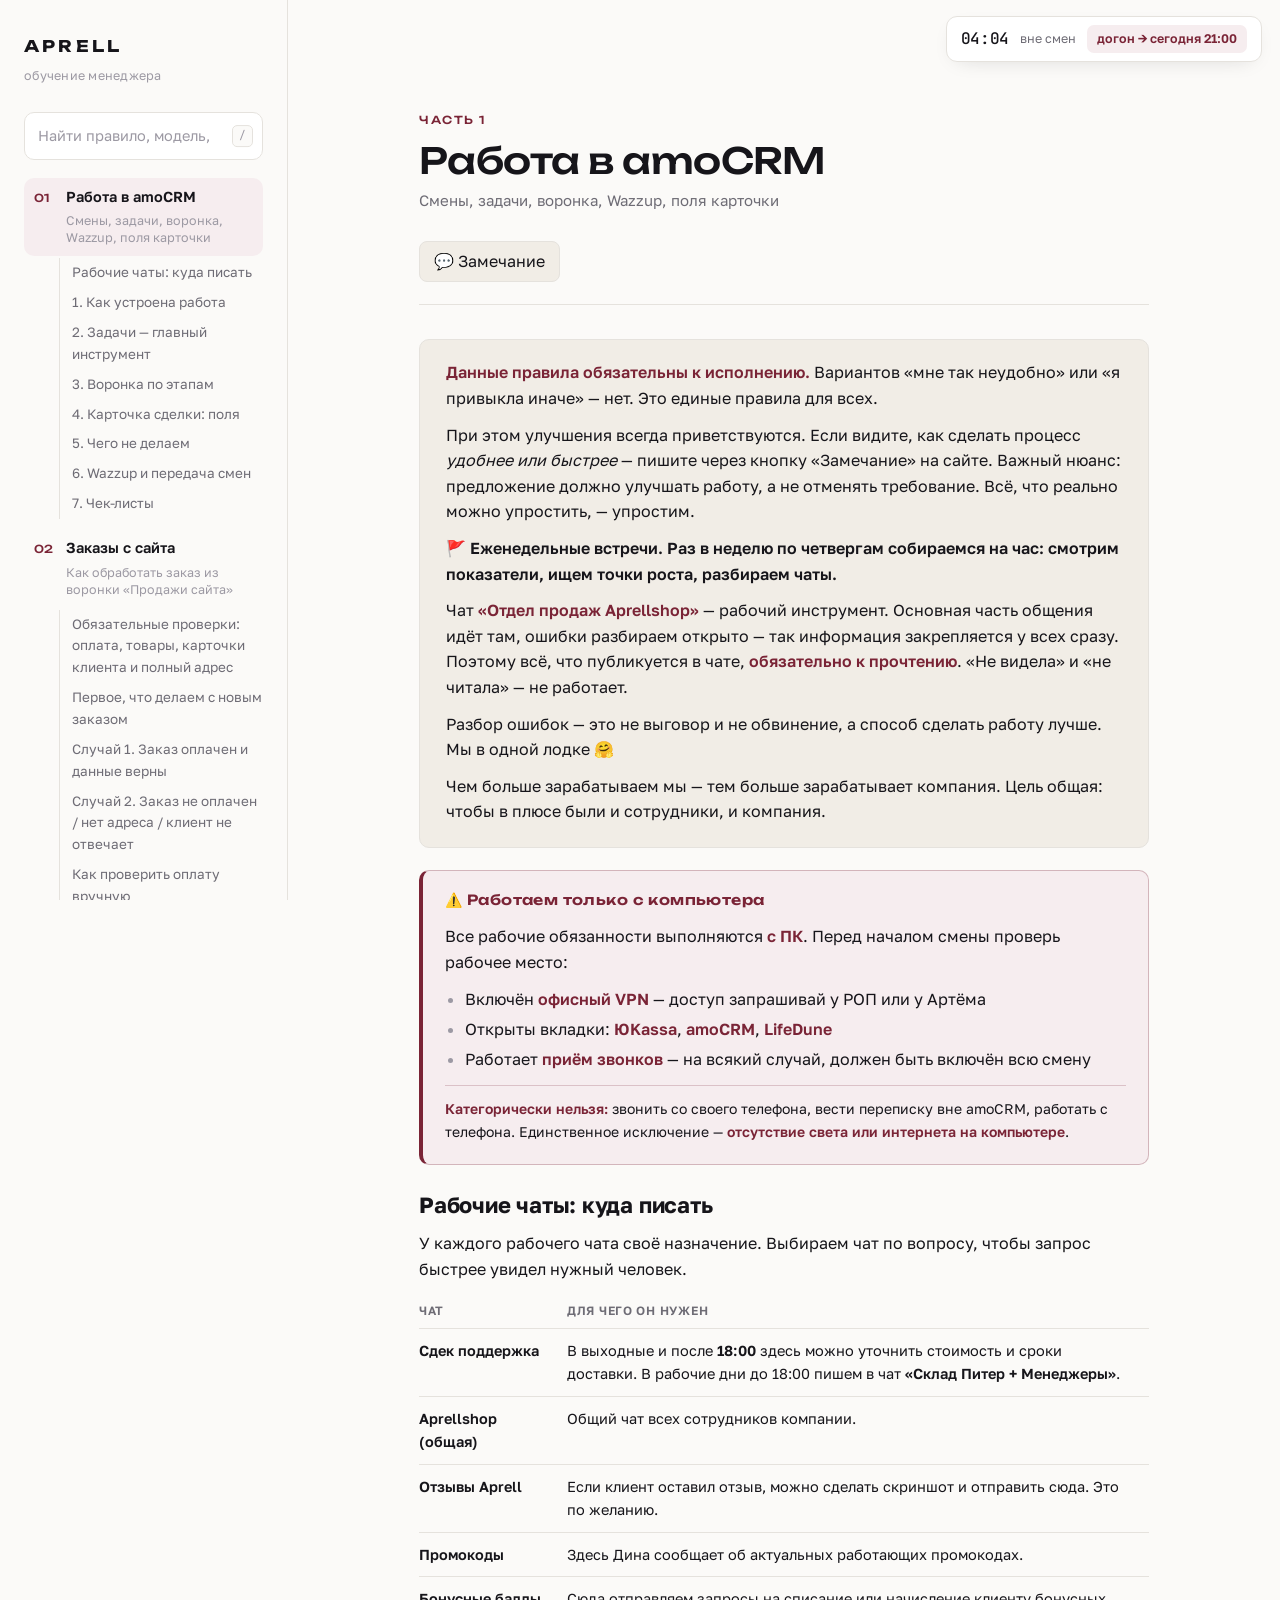
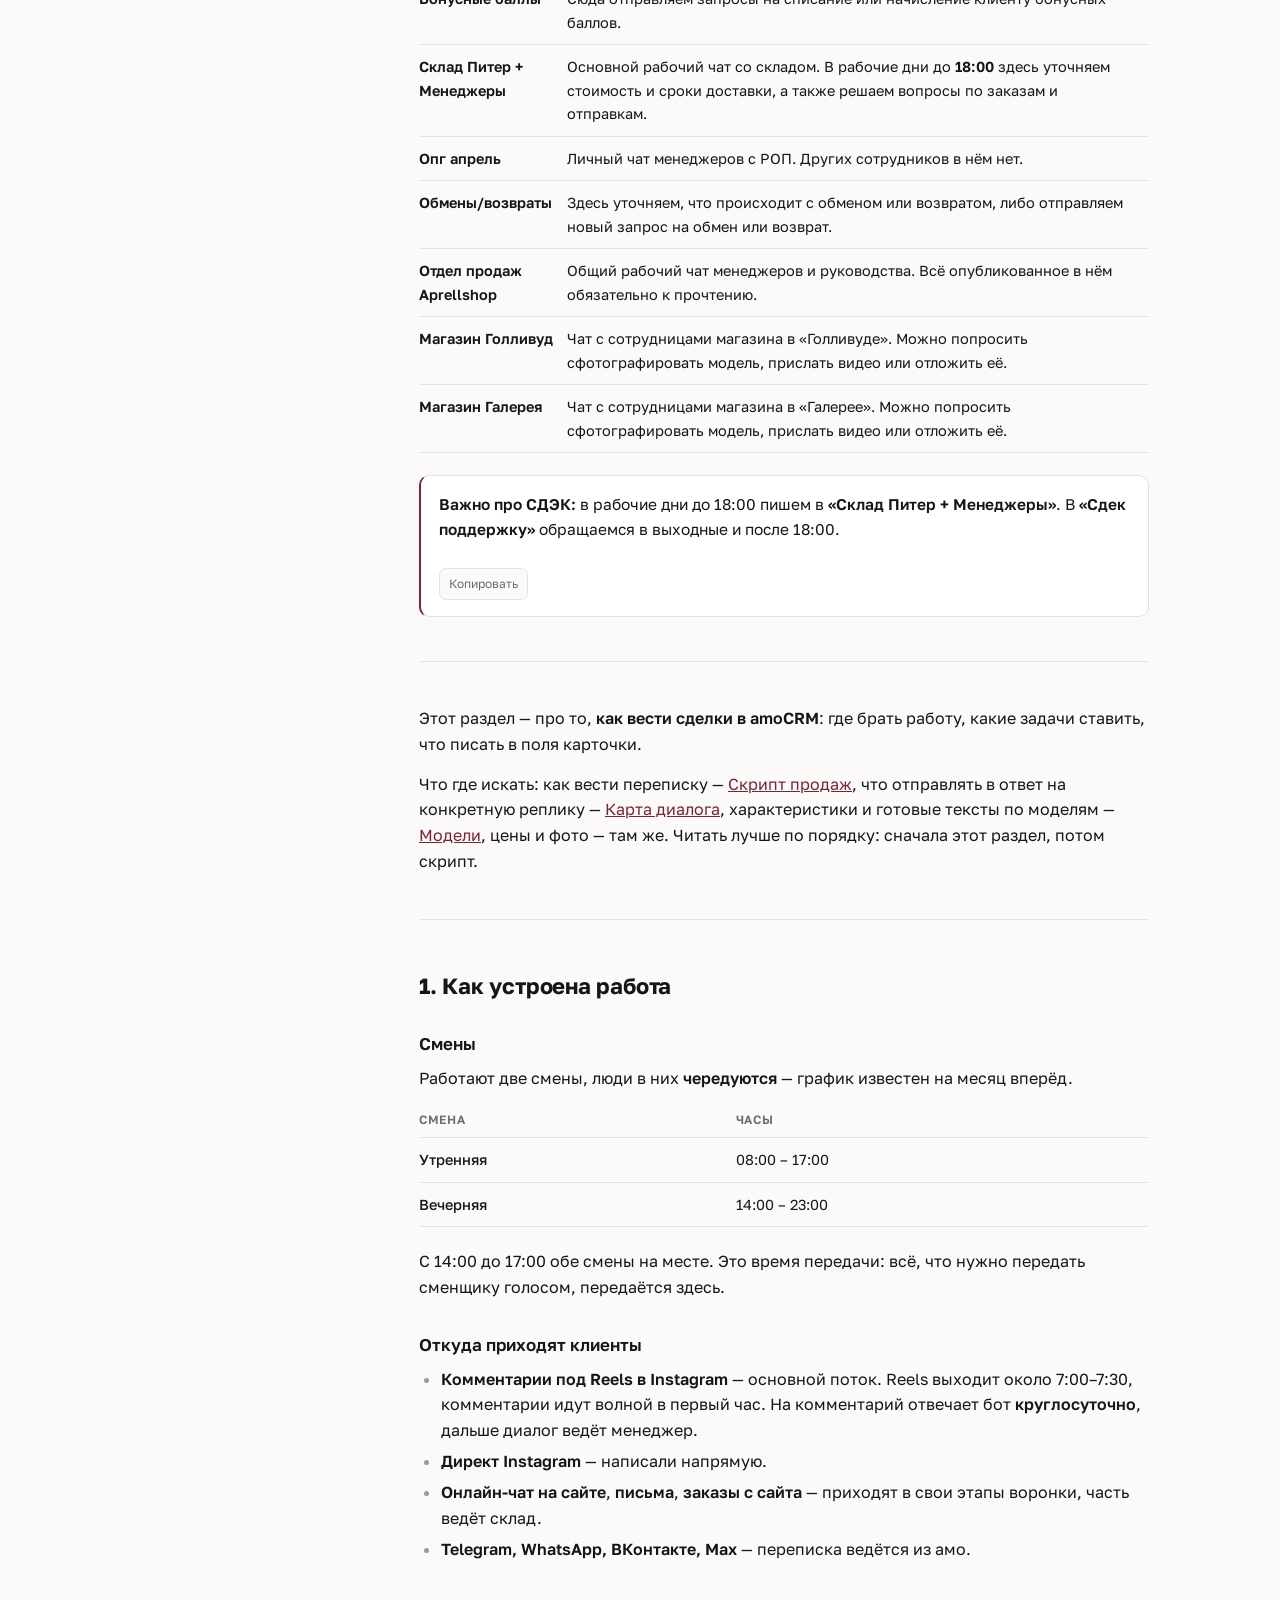
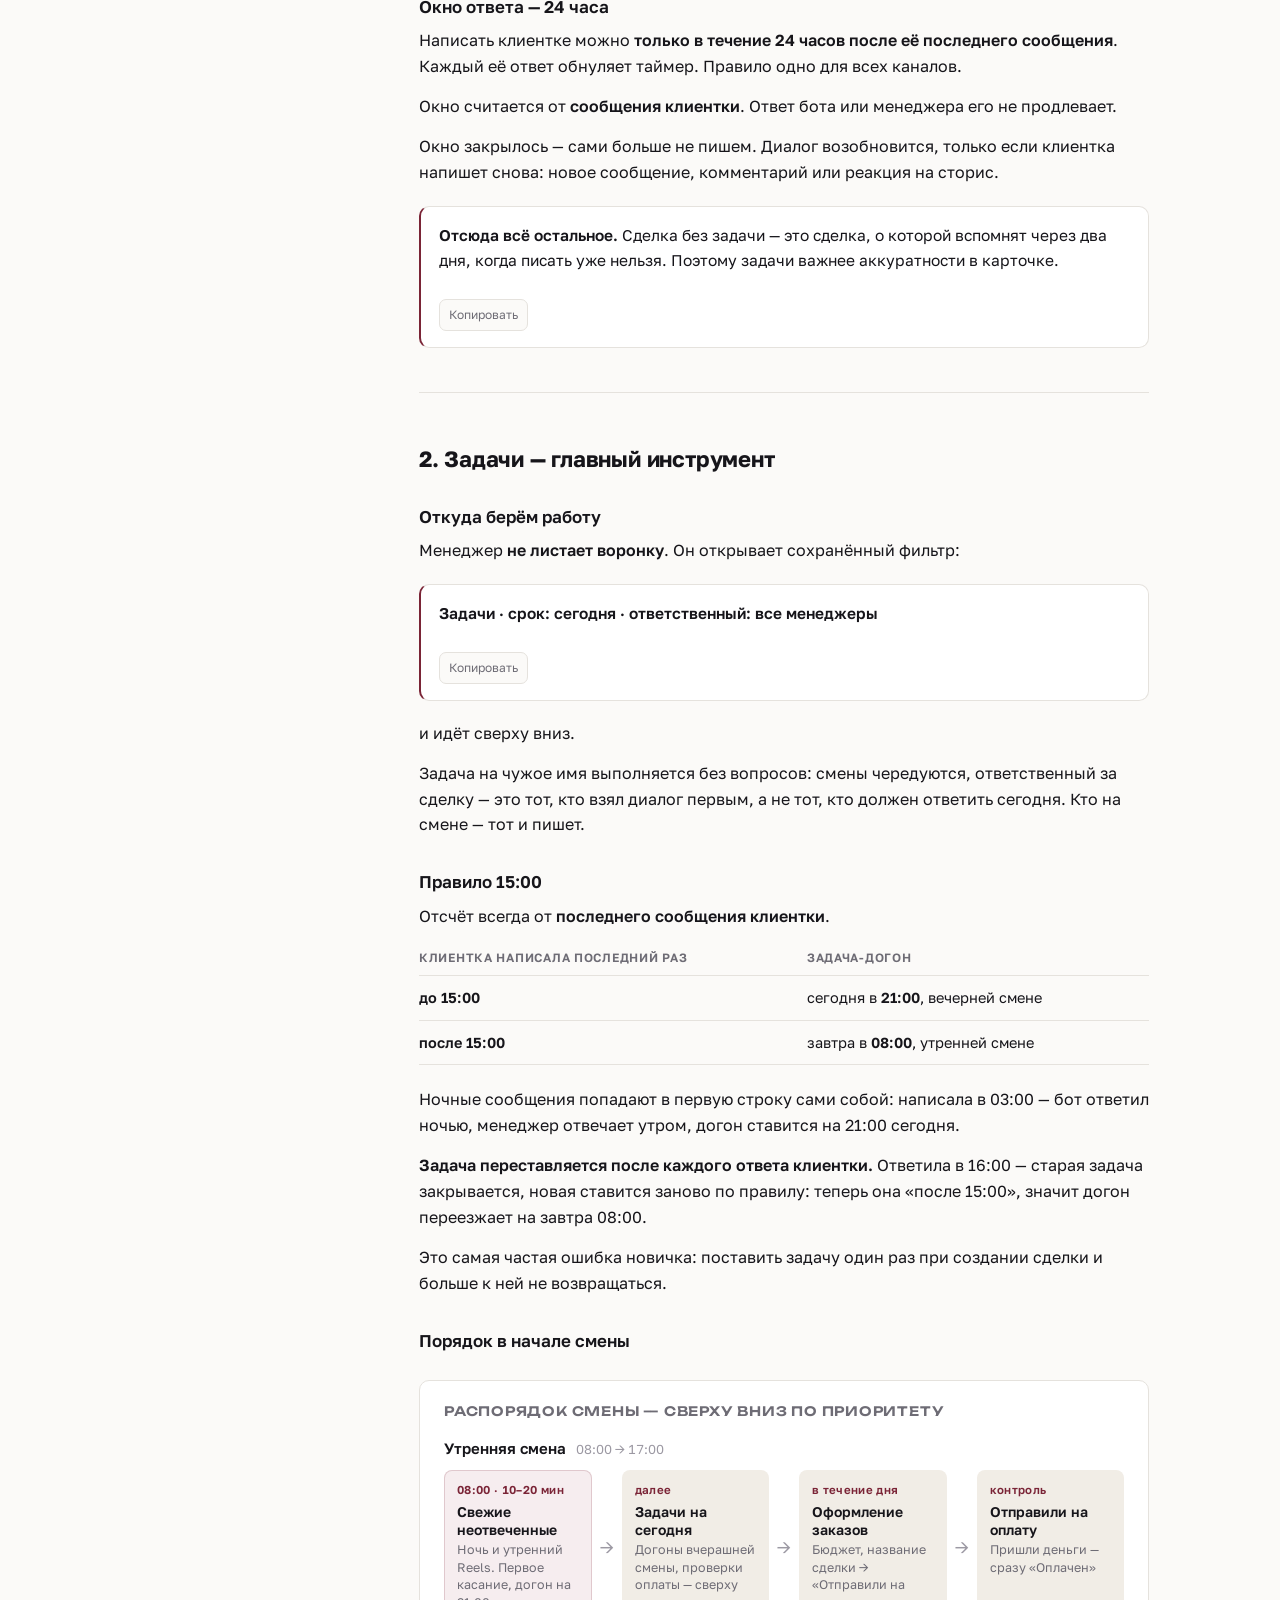
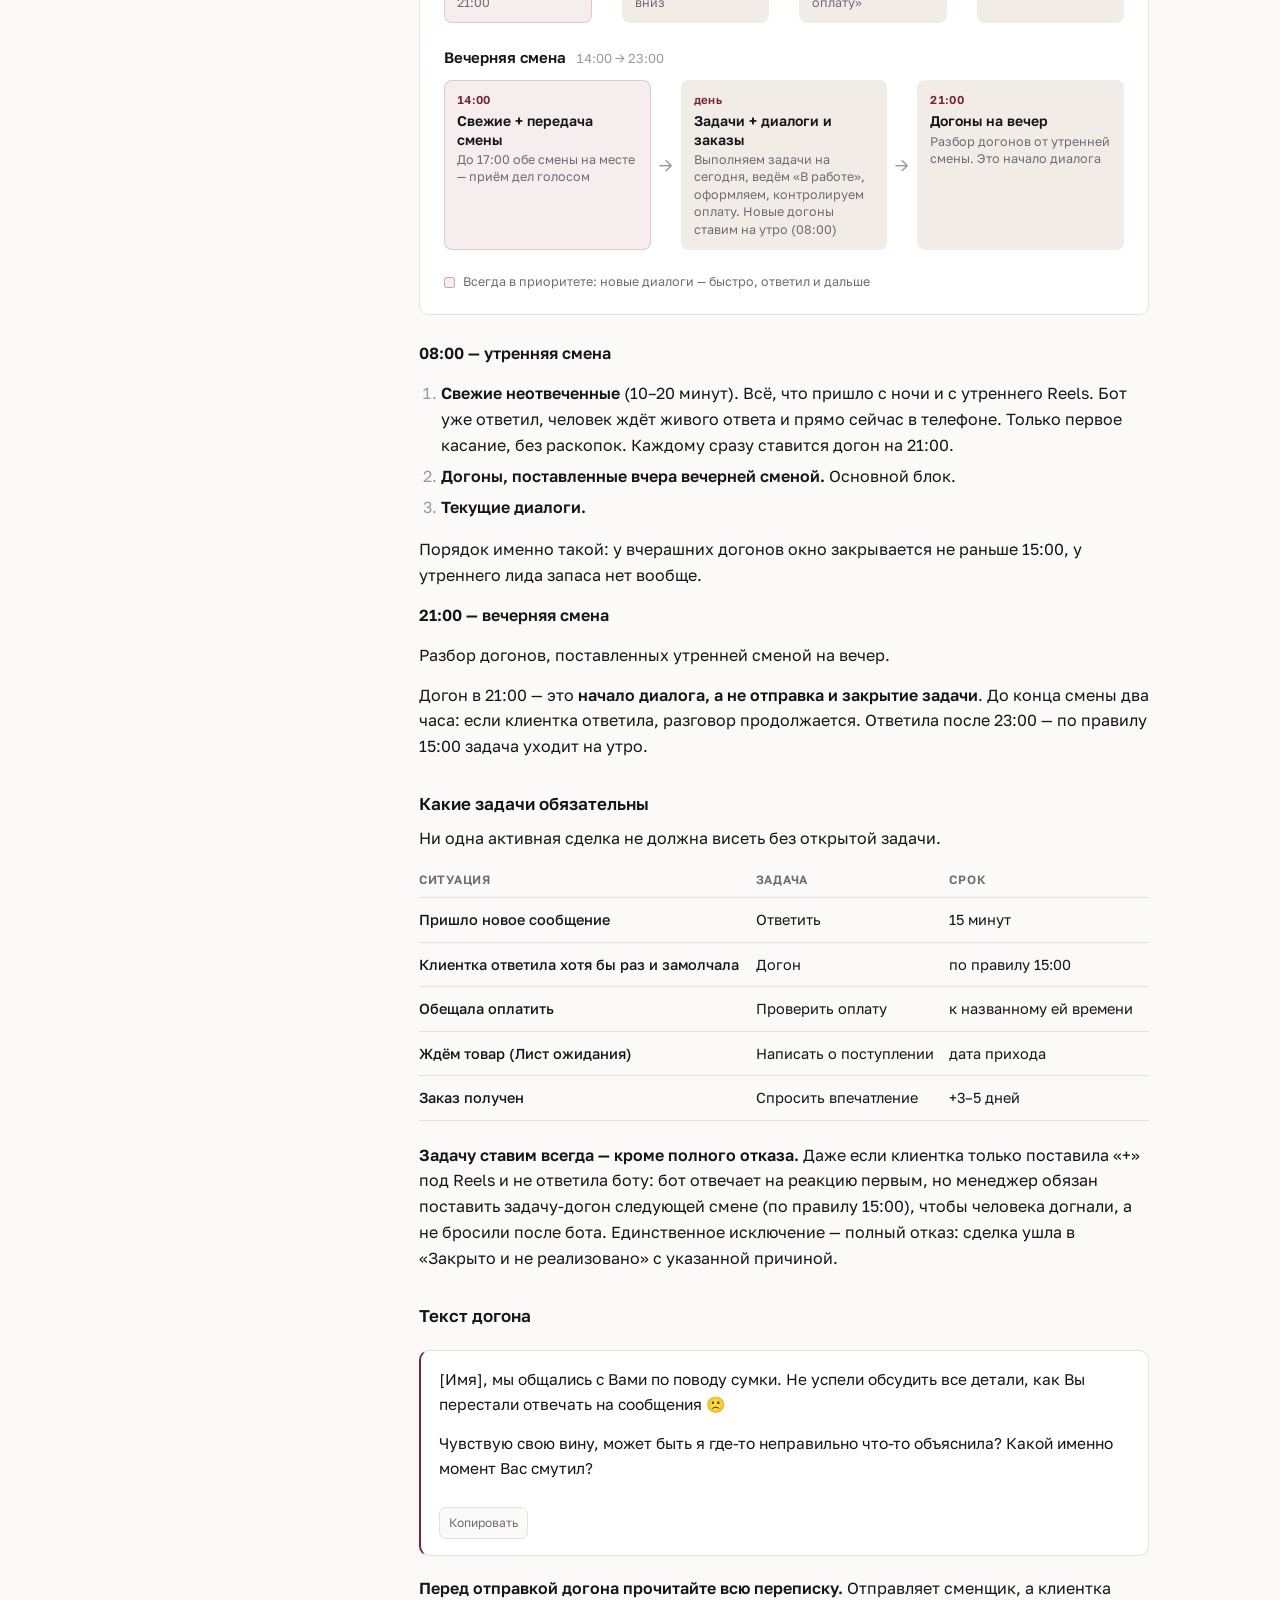
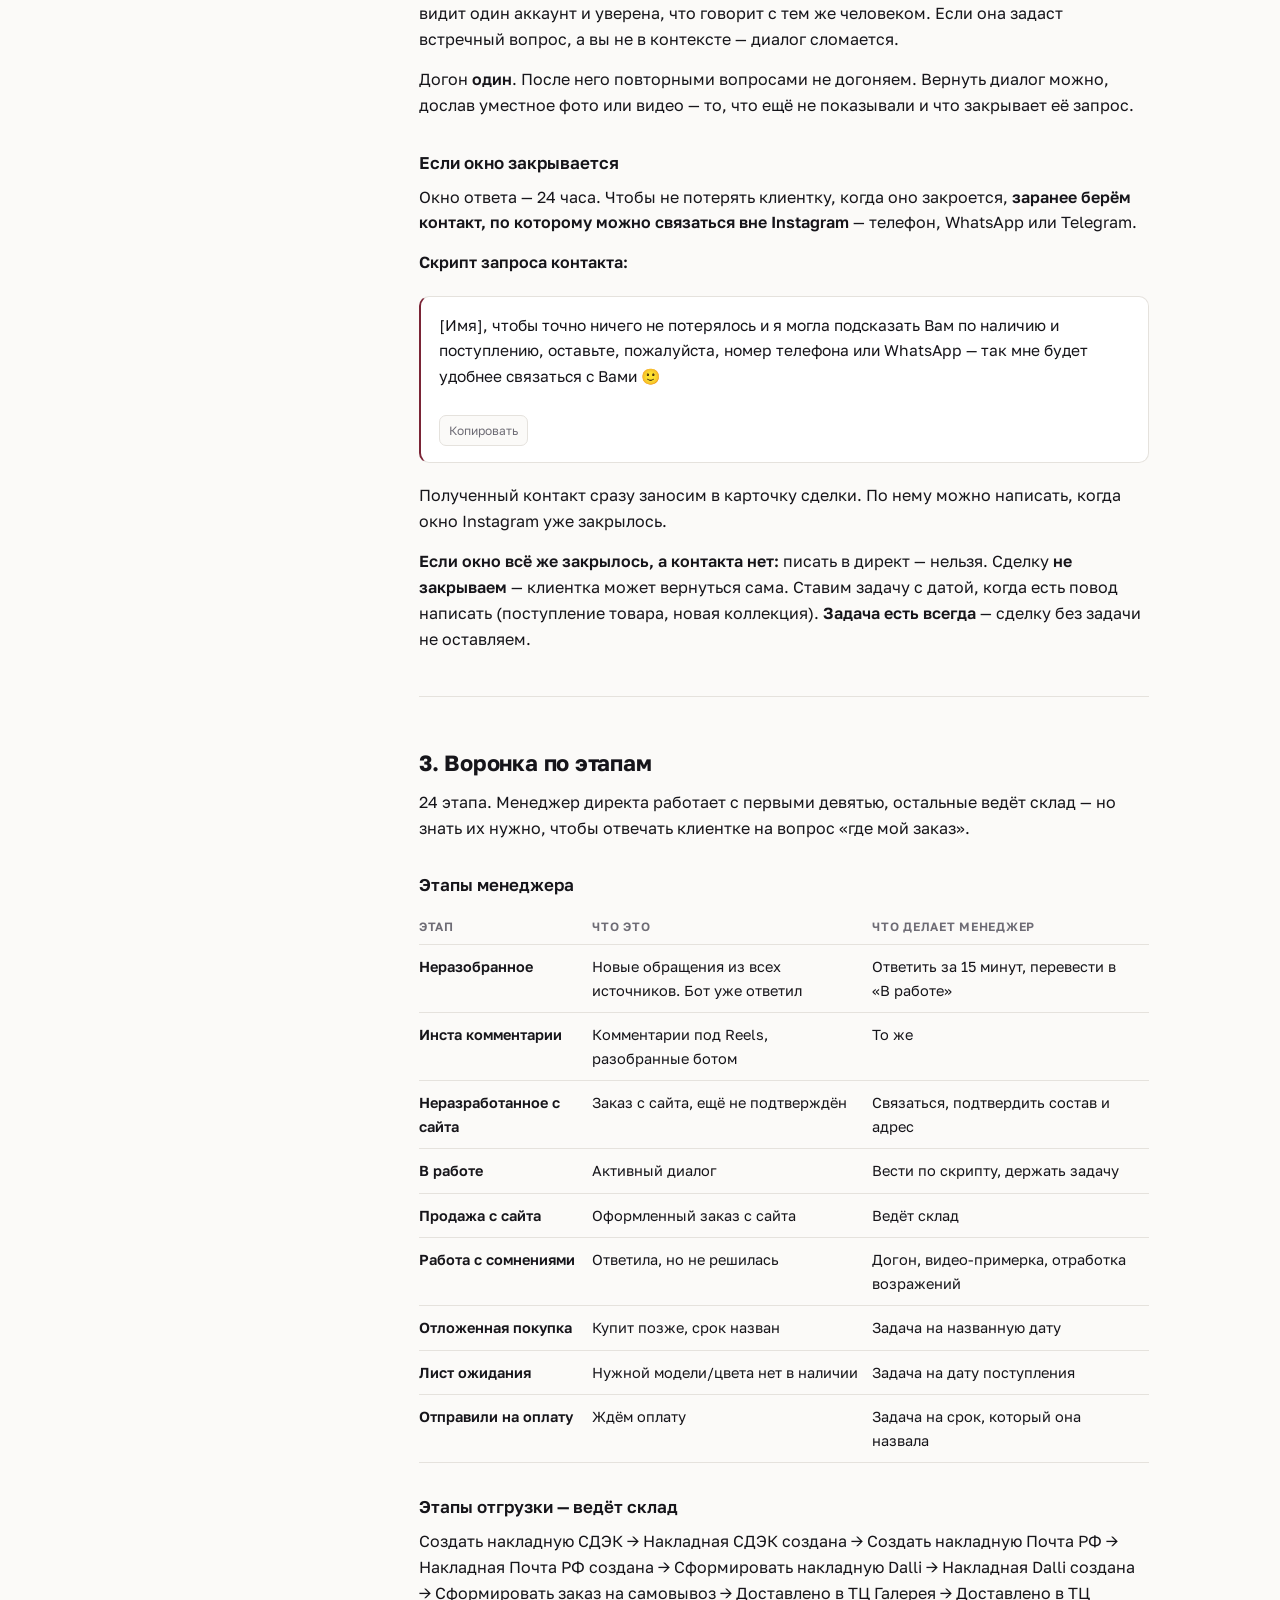
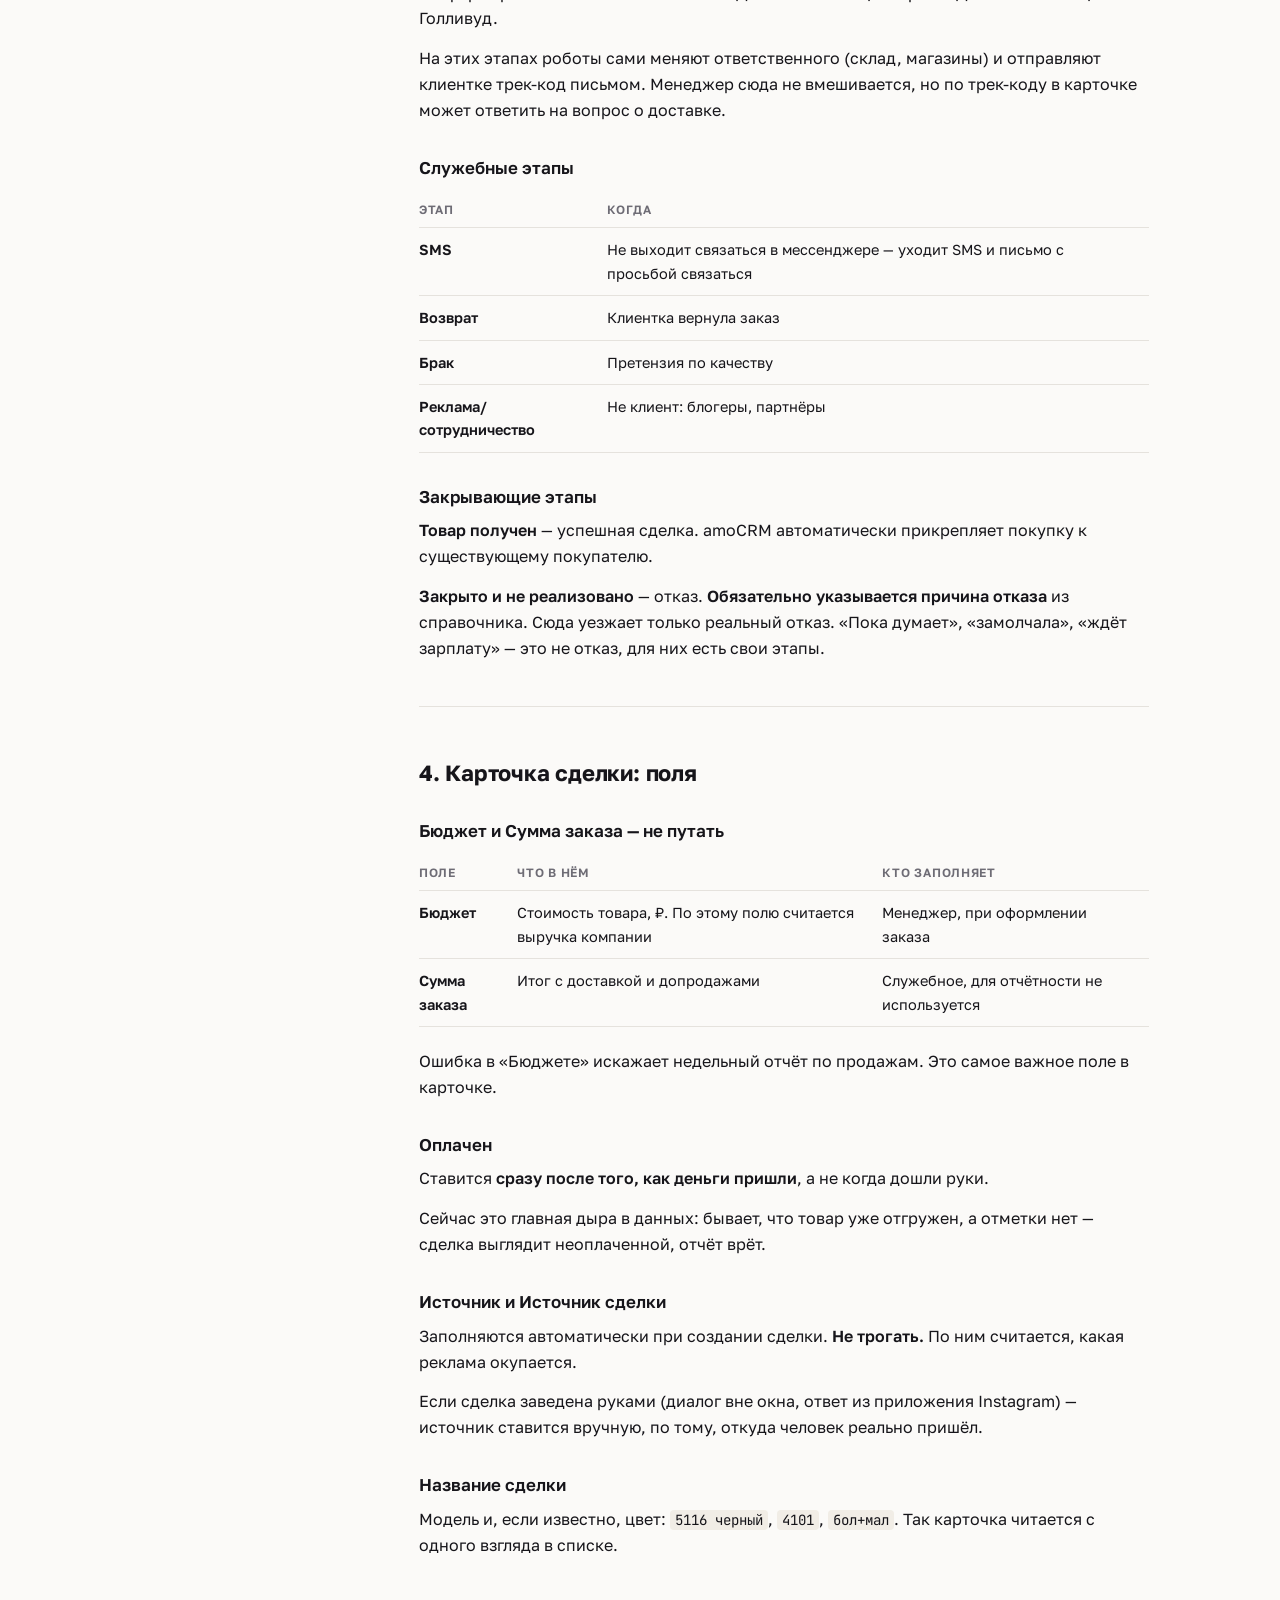
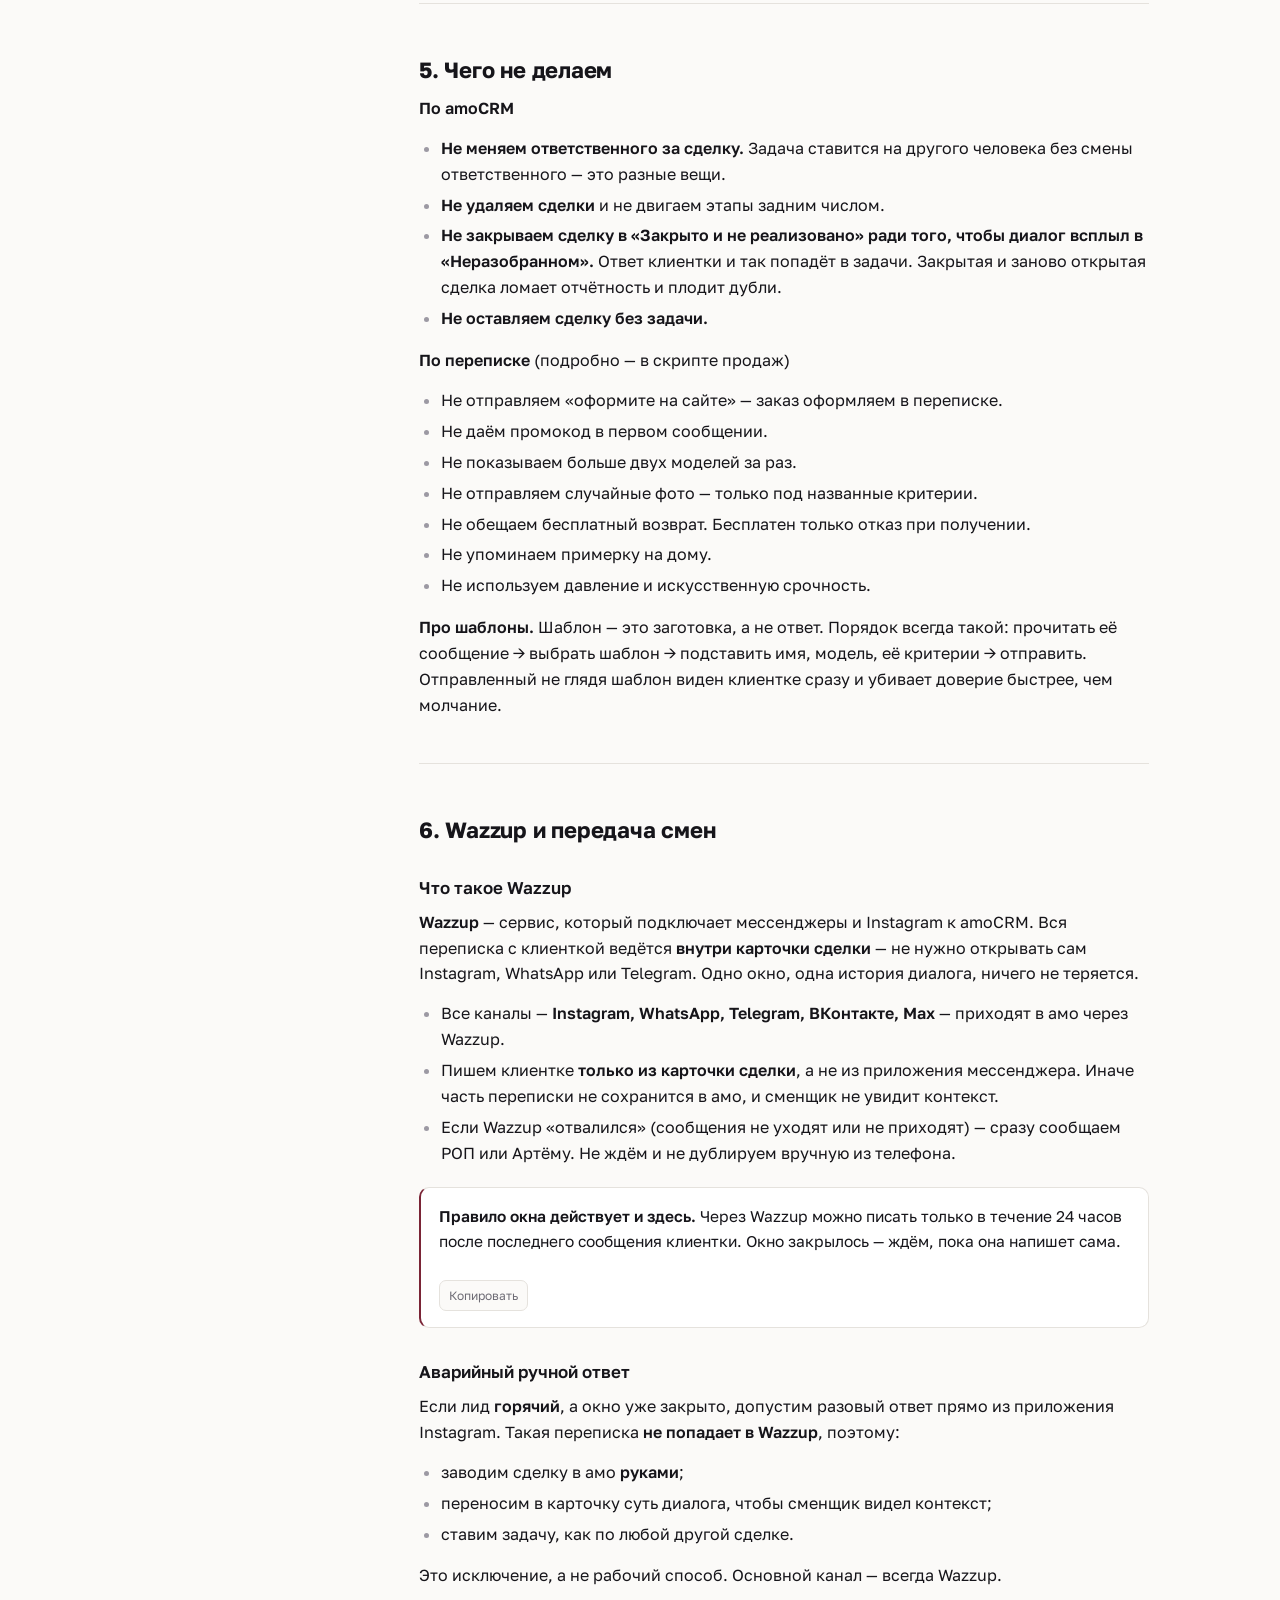
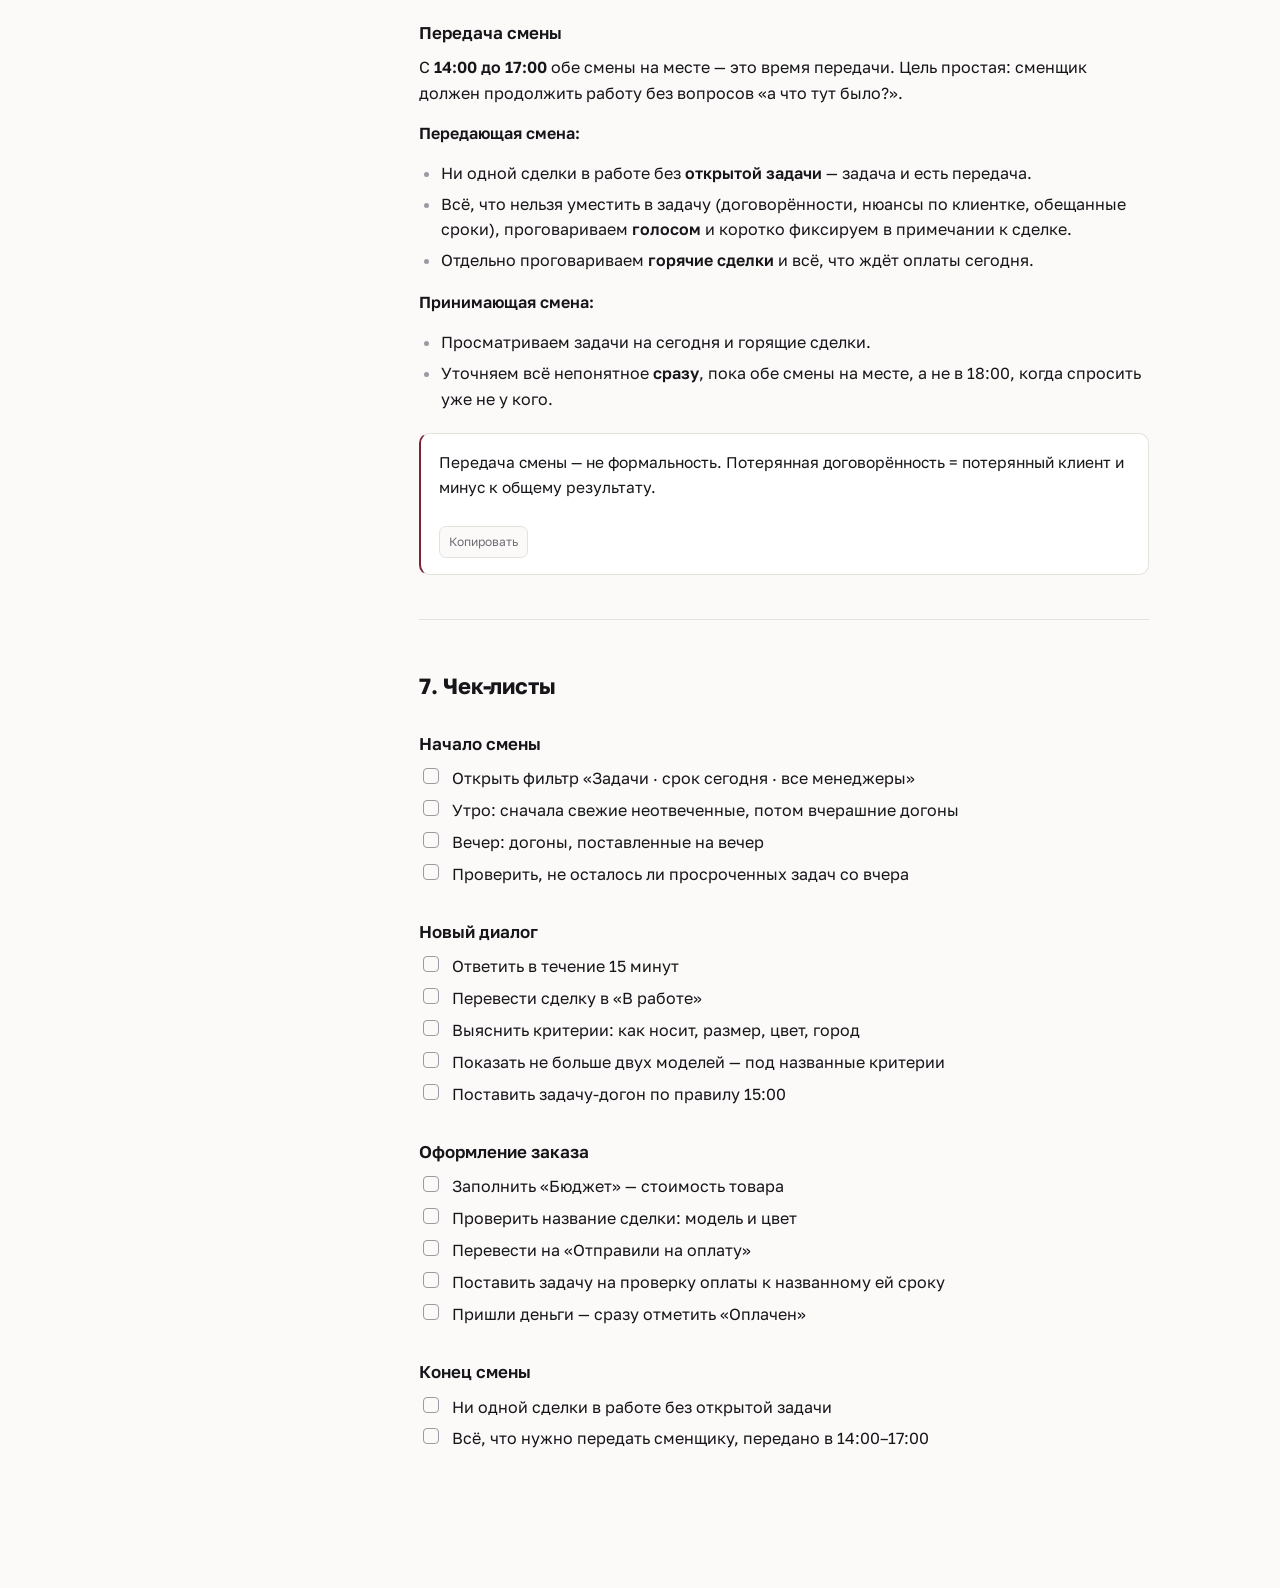
==== commit 1cf06182: "Add Sample sale conditions and search aliases" ====
--- a/index.html
+++ b/index.html
@@ -83,6 +83,6 @@
 <script src="assets/data-views.js?v=20260928-glove-scripts"></script>
 <script src="assets/returns-core.js?v=20260922-5"></script>
 <script src="assets/returns.js?v=20260922-4"></script>
-<script src="assets/app.js?v=20261003-search-tables"></script>
+<script src="assets/app.js?v=20261006-sample-sale-1"></script>
 </body>
 </html>
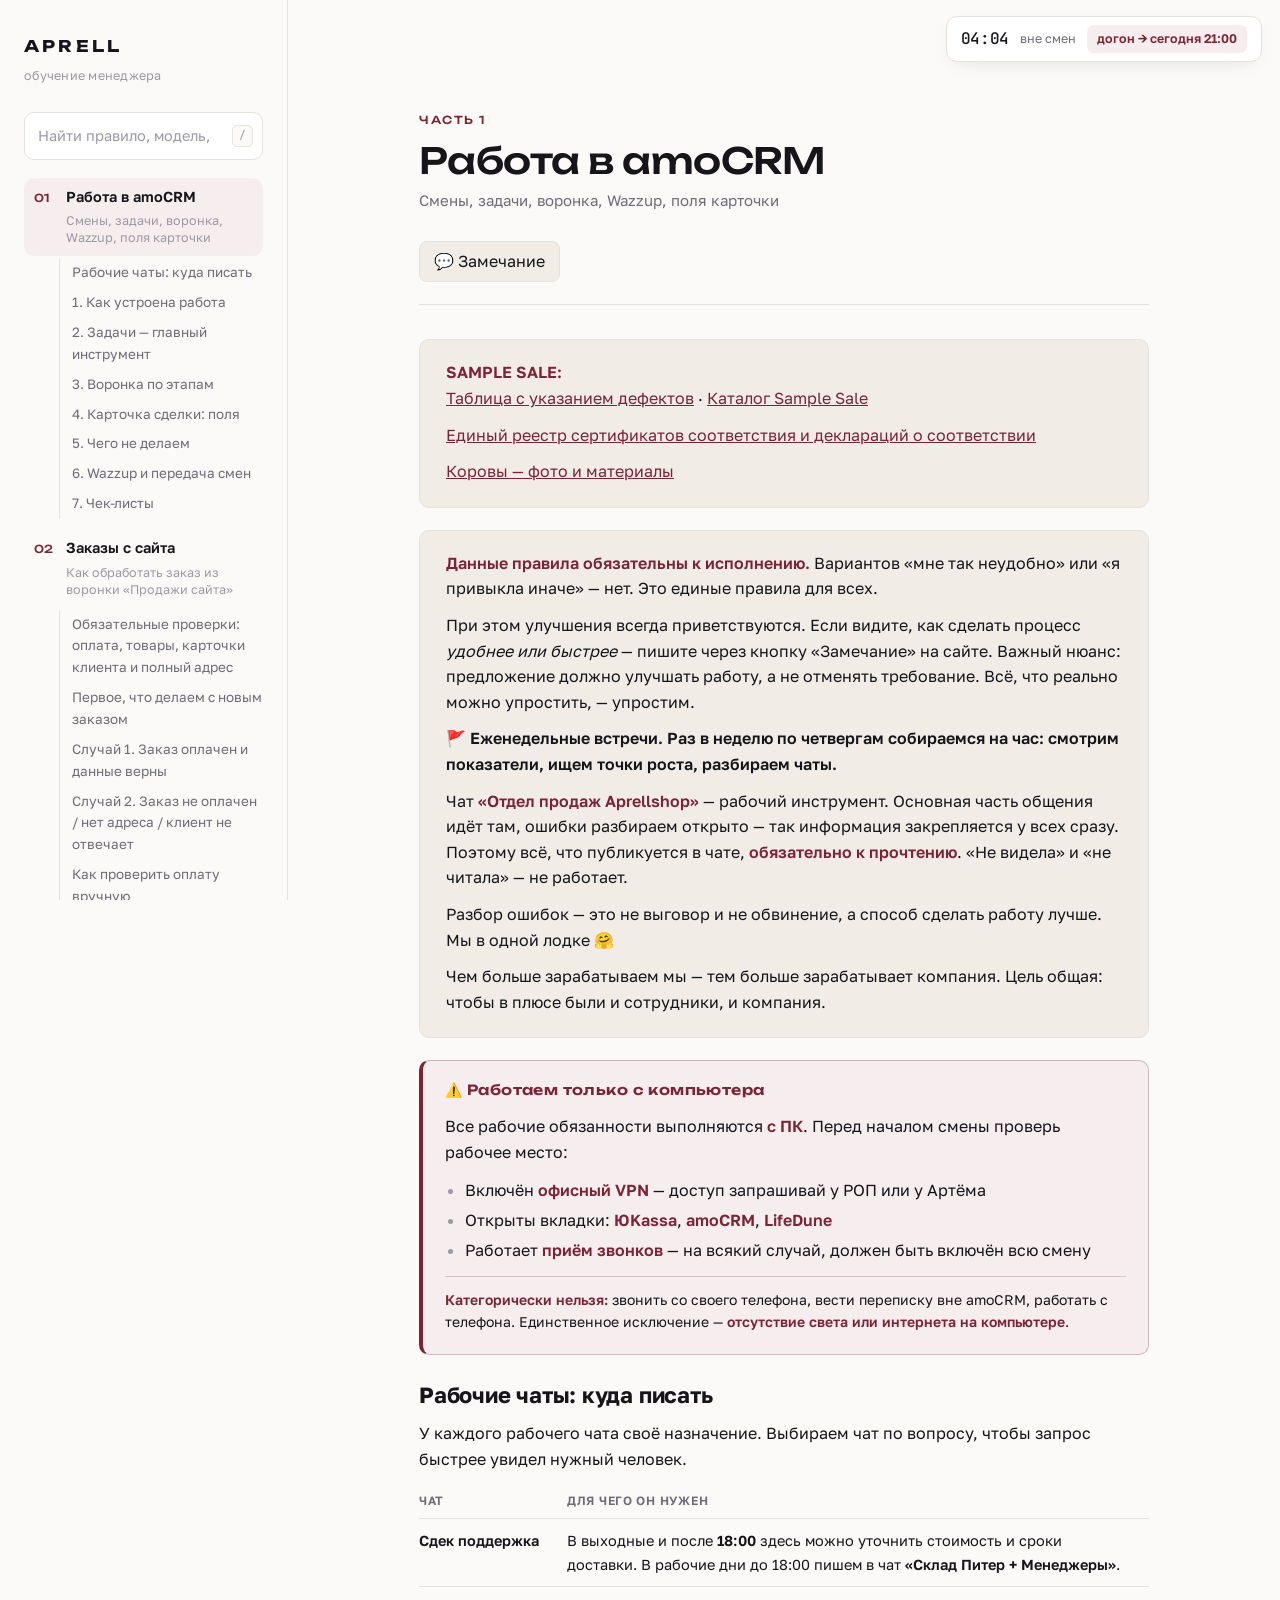
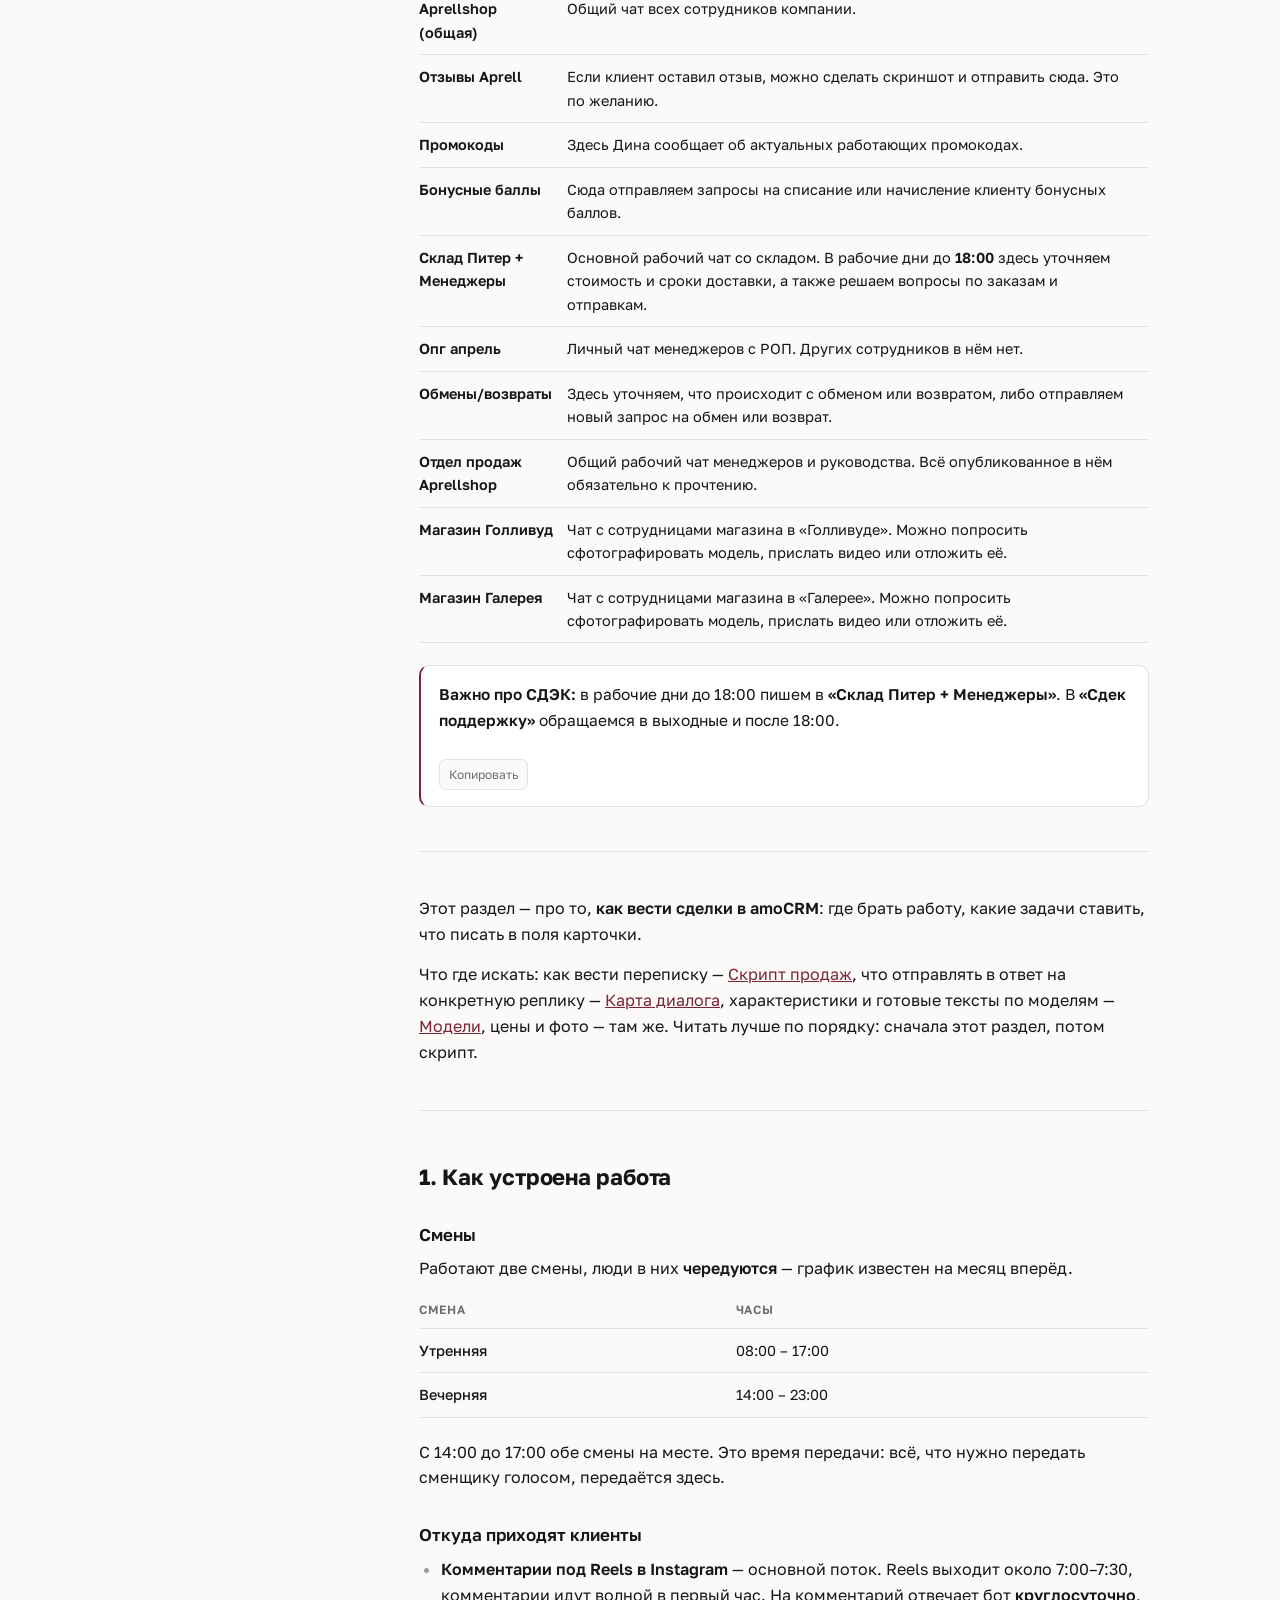
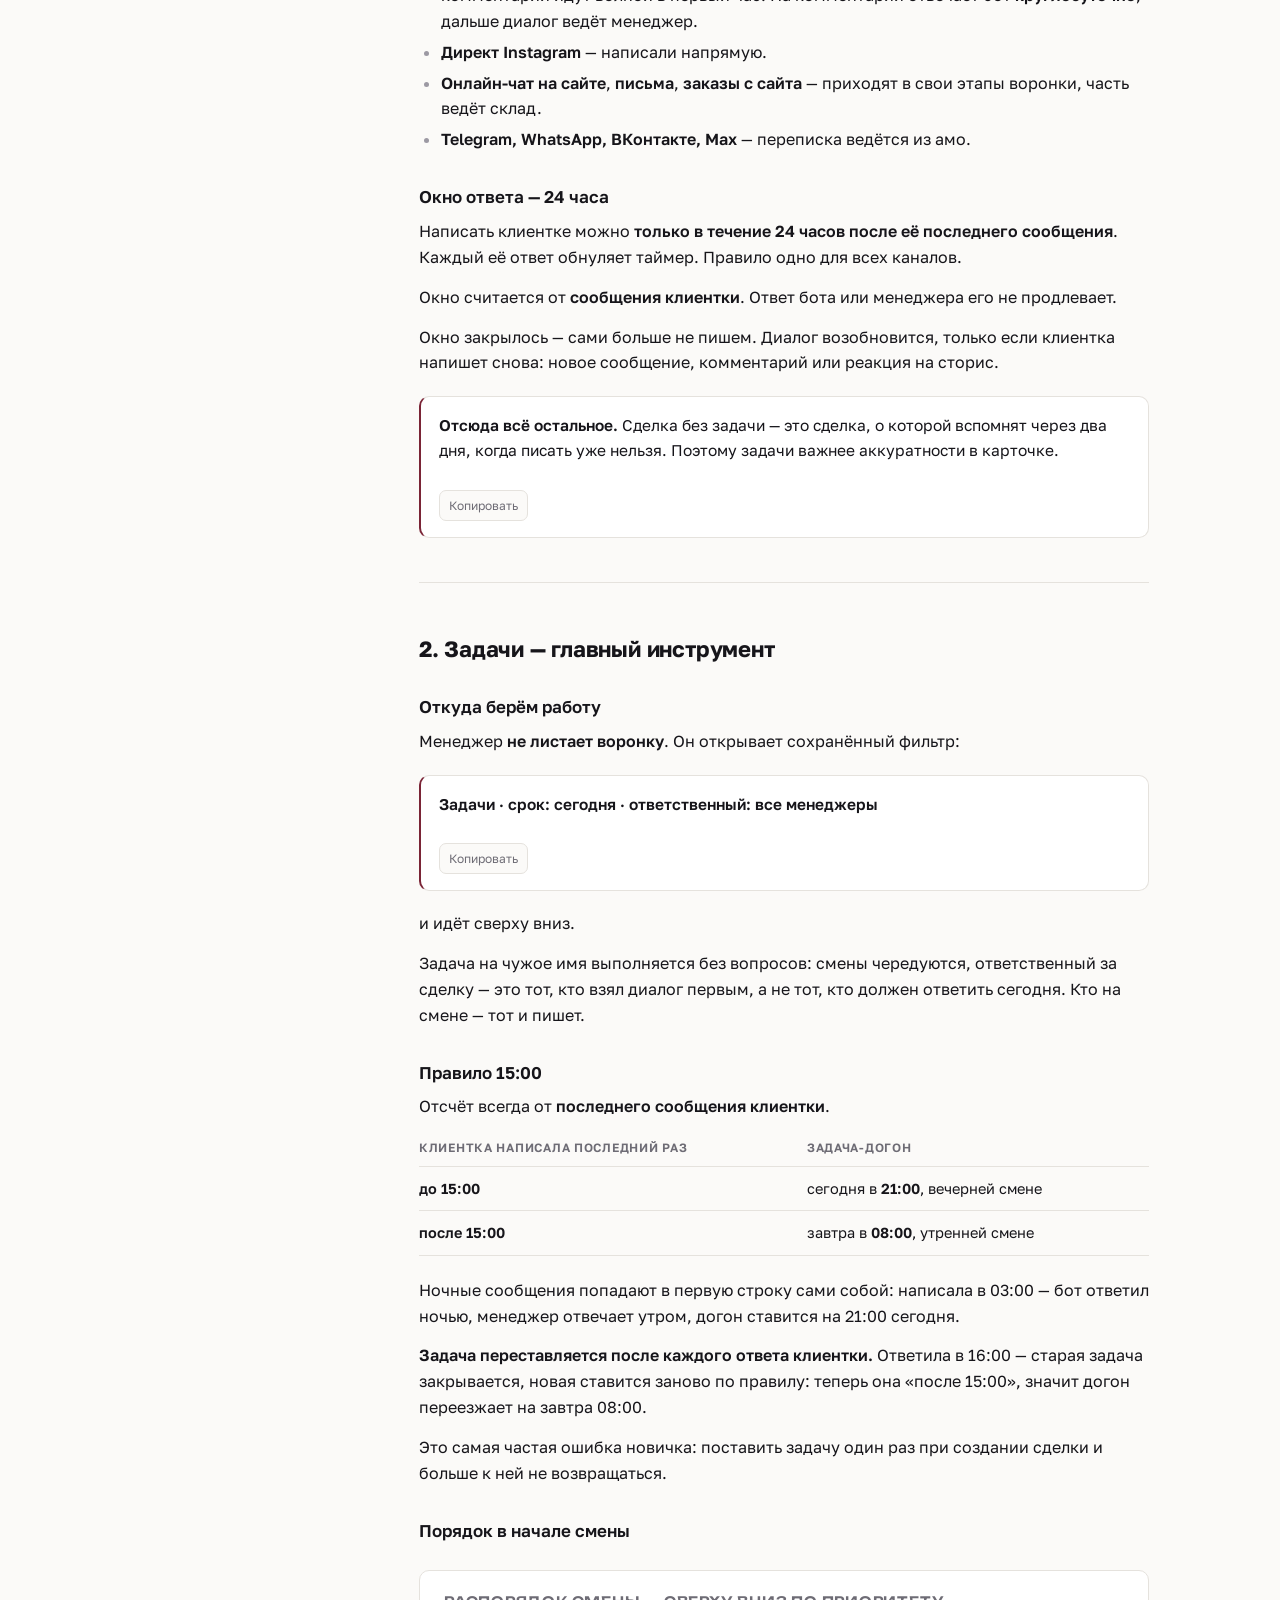
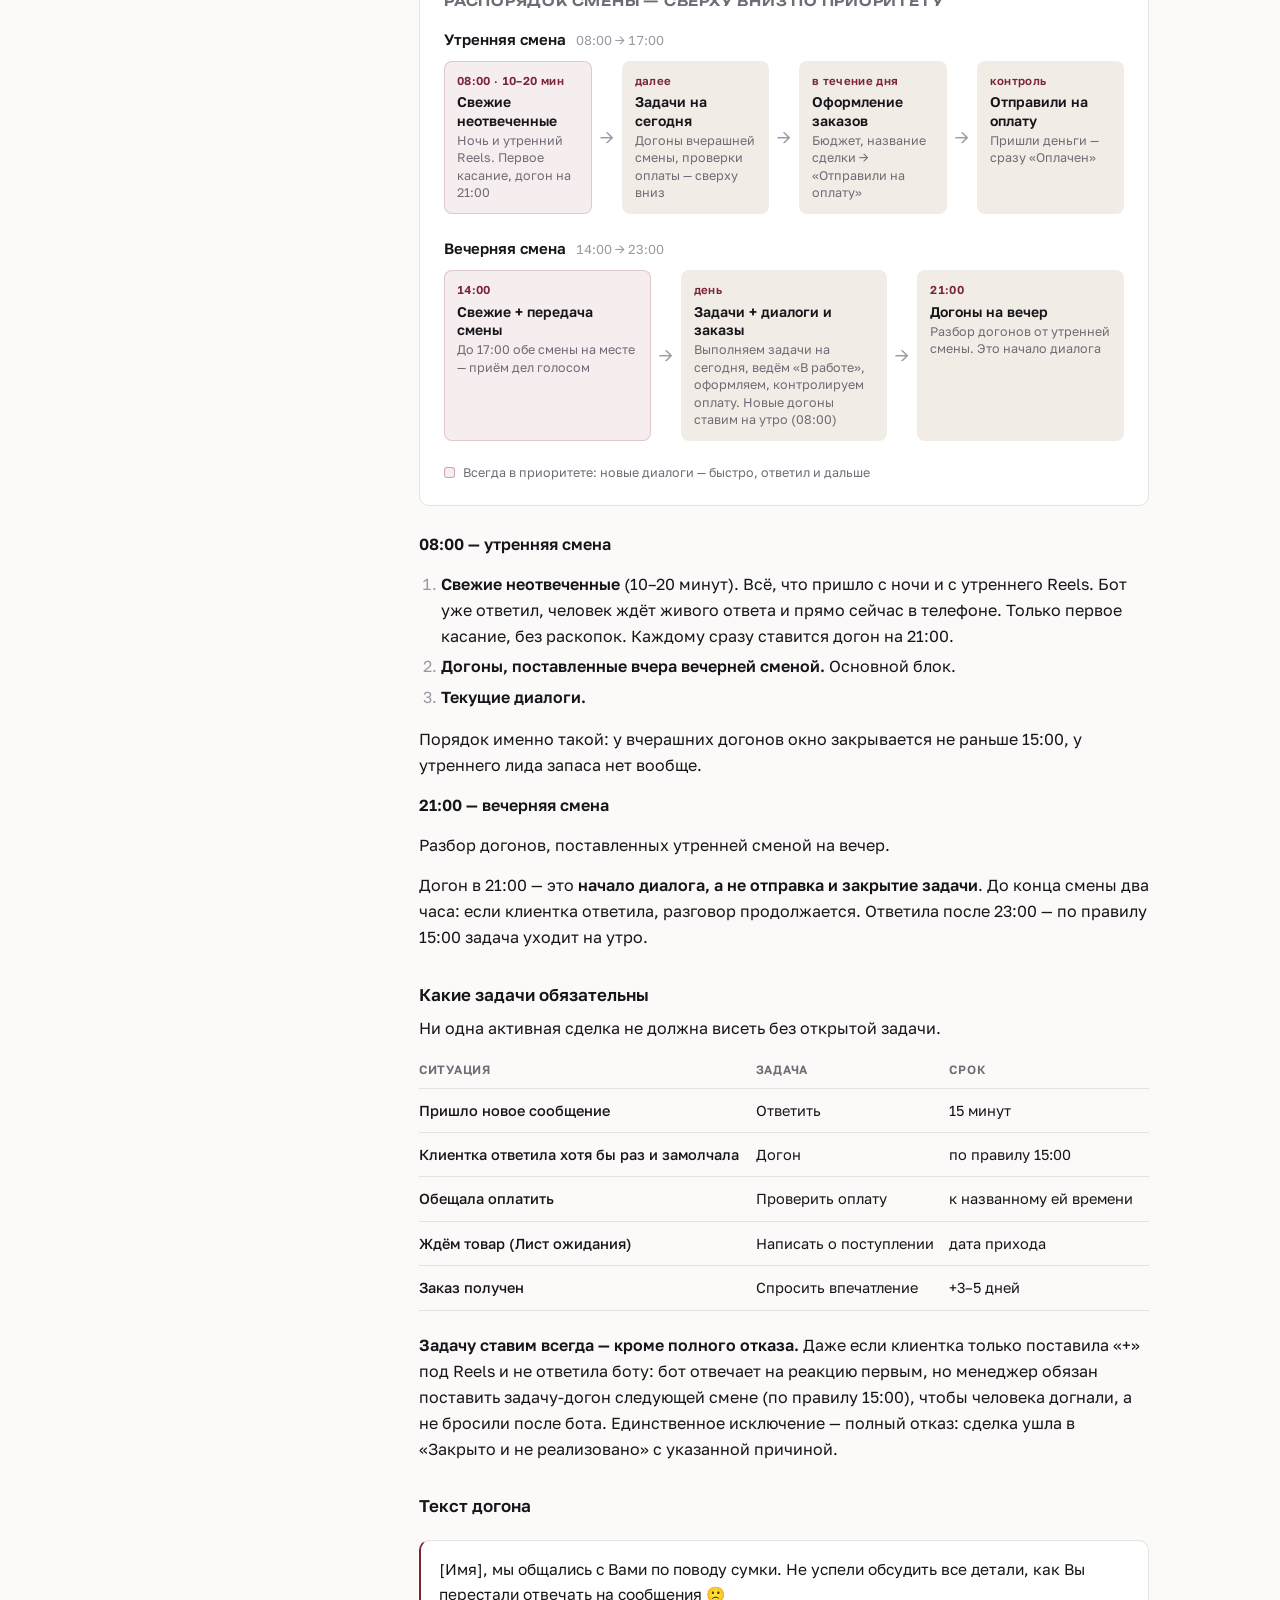
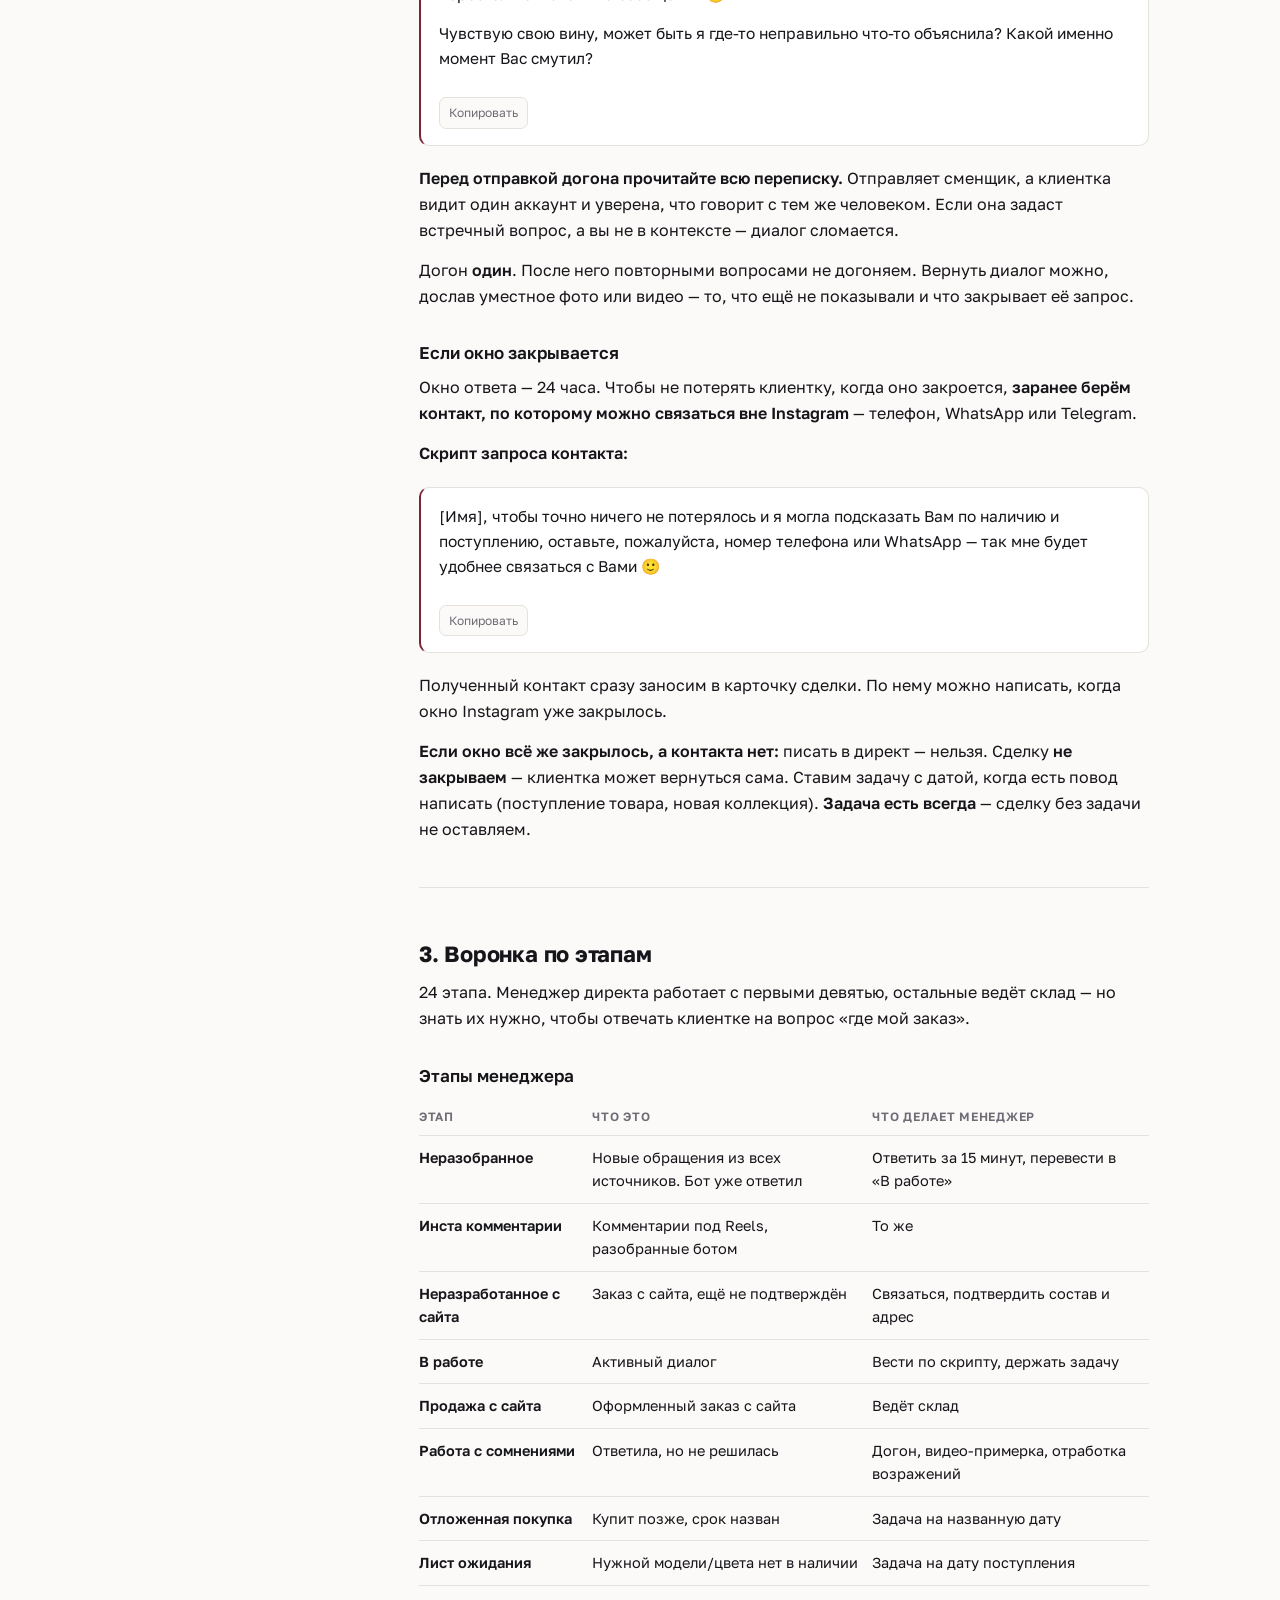
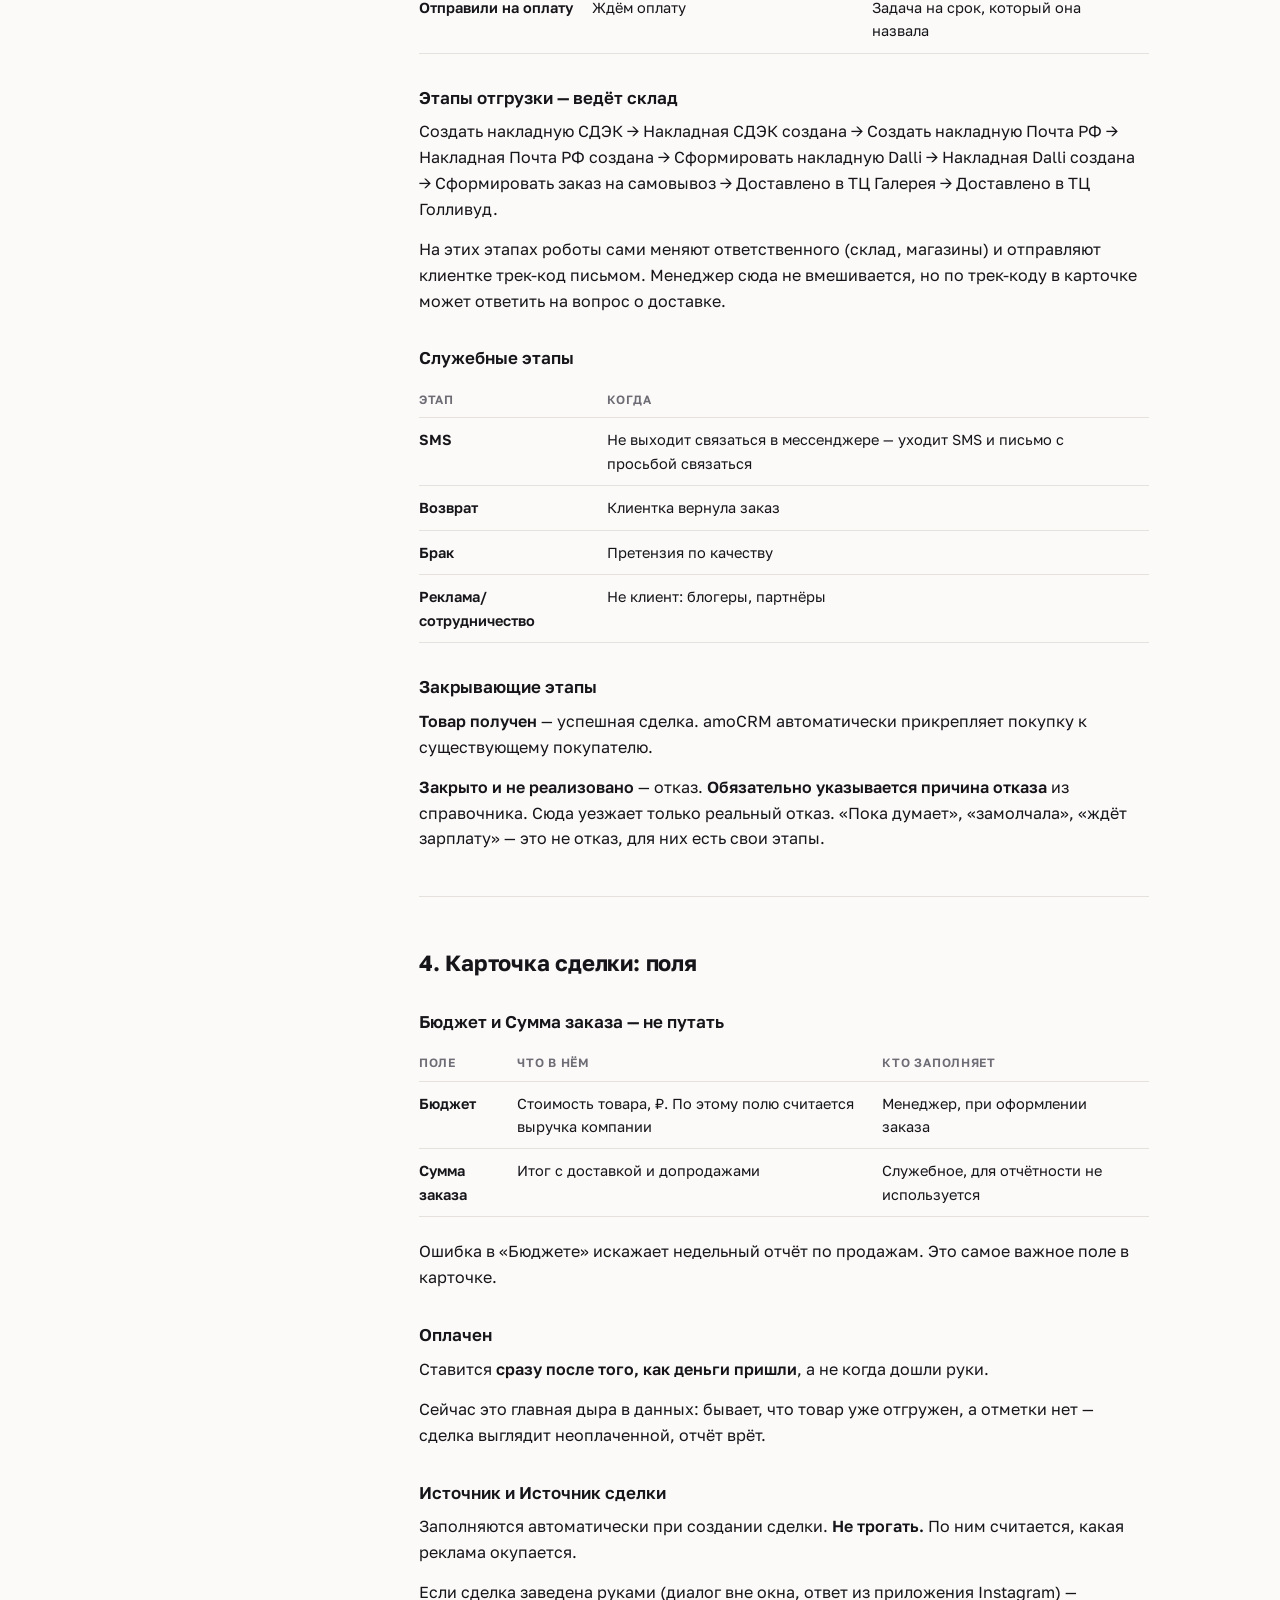
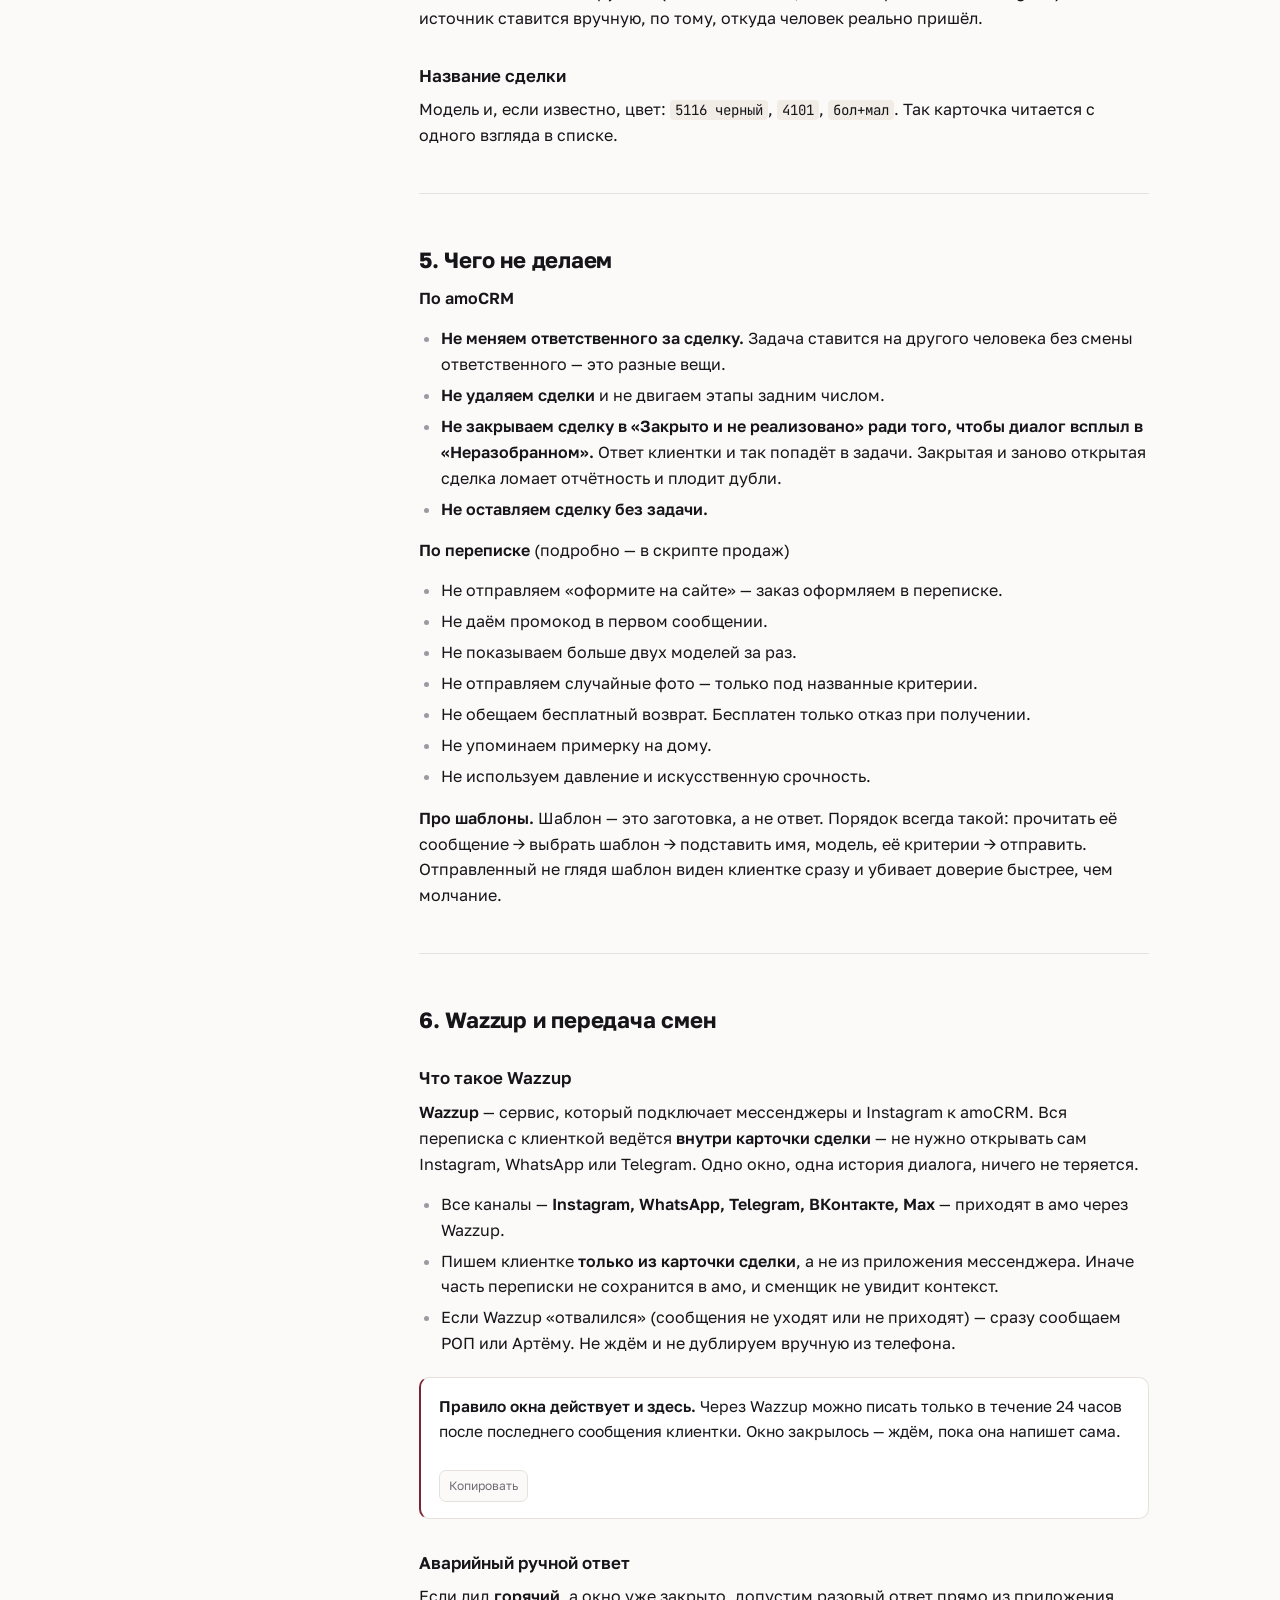
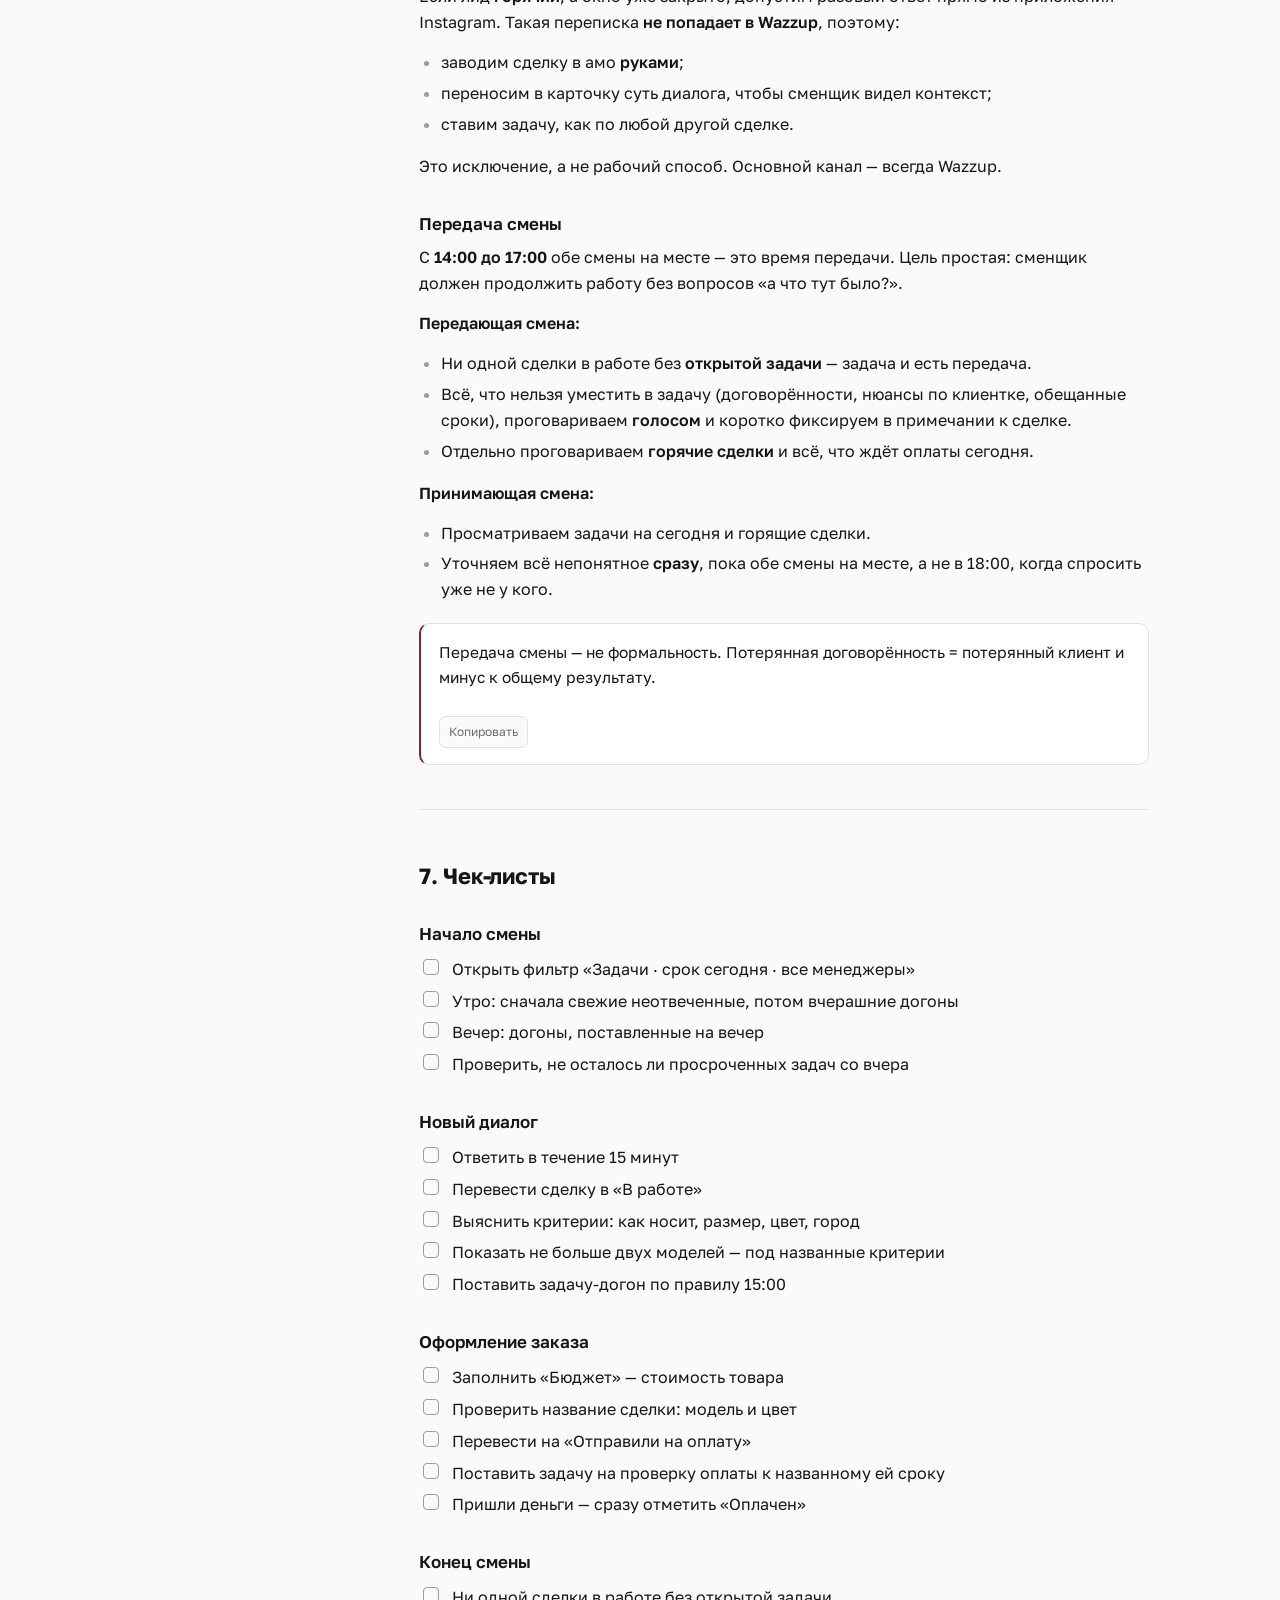
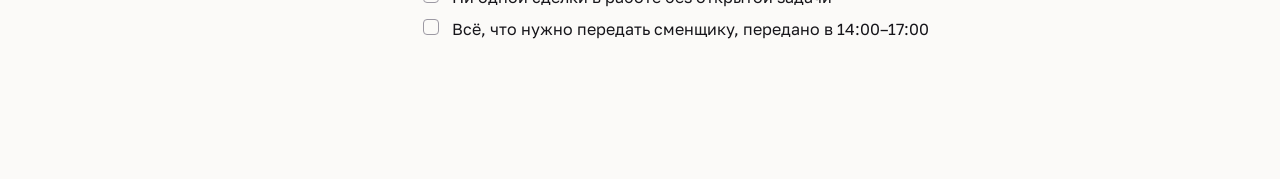
==== commit 1e22722a: "Add size-limited video downloads across the model catalog" ====
--- a/index.html
+++ b/index.html
@@ -10,7 +10,7 @@
 <link rel="preconnect" href="https://fonts.gstatic.com" crossorigin>
 <link href="https://fonts.googleapis.com/css2?family=Golos+Text:wght@400;500;600;700&family=Unbounded:wght@500;700&family=JetBrains+Mono:wght@400;500&display=swap&subset=cyrillic,latin" rel="stylesheet">
 <link rel="icon" href="assets/favicon.svg" type="image/svg+xml">
-<link rel="stylesheet" href="assets/style.css?v=20260928-mobile-2">
+<link rel="stylesheet" href="assets/style.css?v=20261120-video-downloads">
 <link rel="stylesheet" href="assets/returns.css?v=20260922-1">
 <script src="/assets/links-new-tab.js?v=20261003-1" defer></script>
 </head>
@@ -80,9 +80,9 @@
 
 <script src="assets/marked.min.js"></script>
 <script src="assets/jszip.min.js"></script>
-<script src="assets/data-views.js?v=20260928-glove-scripts"></script>
-<script src="assets/returns-core.js?v=20260922-5"></script>
-<script src="assets/returns.js?v=20260922-4"></script>
-<script src="assets/app.js?v=20261006-sample-sale-1"></script>
+<script src="assets/data-views.js?v=20261120-video-downloads"></script>
+<script src="assets/returns-core.js?v=20261018-manager-info"></script>
+<script src="assets/returns.js?v=20261018-manager-info"></script>
+<script src="assets/app.js?v=20261120-video-downloads"></script>
 </body>
 </html>
--- a/assets/style.css
+++ b/assets/style.css
@@ -777,3 +777,10 @@
   .topbar .wordmark{display:none}
   .mobile-search{grid-column:2}
 }
+
+/* Original and size-limited video downloads. */
+.video-downloads{display:flex;flex-wrap:wrap;gap:6px;margin:8px 0 12px}
+.doc .video-downloads .dl-vid{display:inline-flex;align-items:center;justify-content:center;min-height:44px;box-sizing:border-box;padding:8px 10px;border:1px solid var(--wine);border-radius:7px;font-size:14px;line-height:1.25;text-decoration:none;color:var(--wine);background:#fff}
+.doc .video-downloads .dl-vid:hover{background:var(--wine);color:#fff}
+.video-downloads .dl-vid:focus-visible{outline:2px solid var(--wine);outline-offset:3px}
+.video-download-unavailable{font-size:14px}
